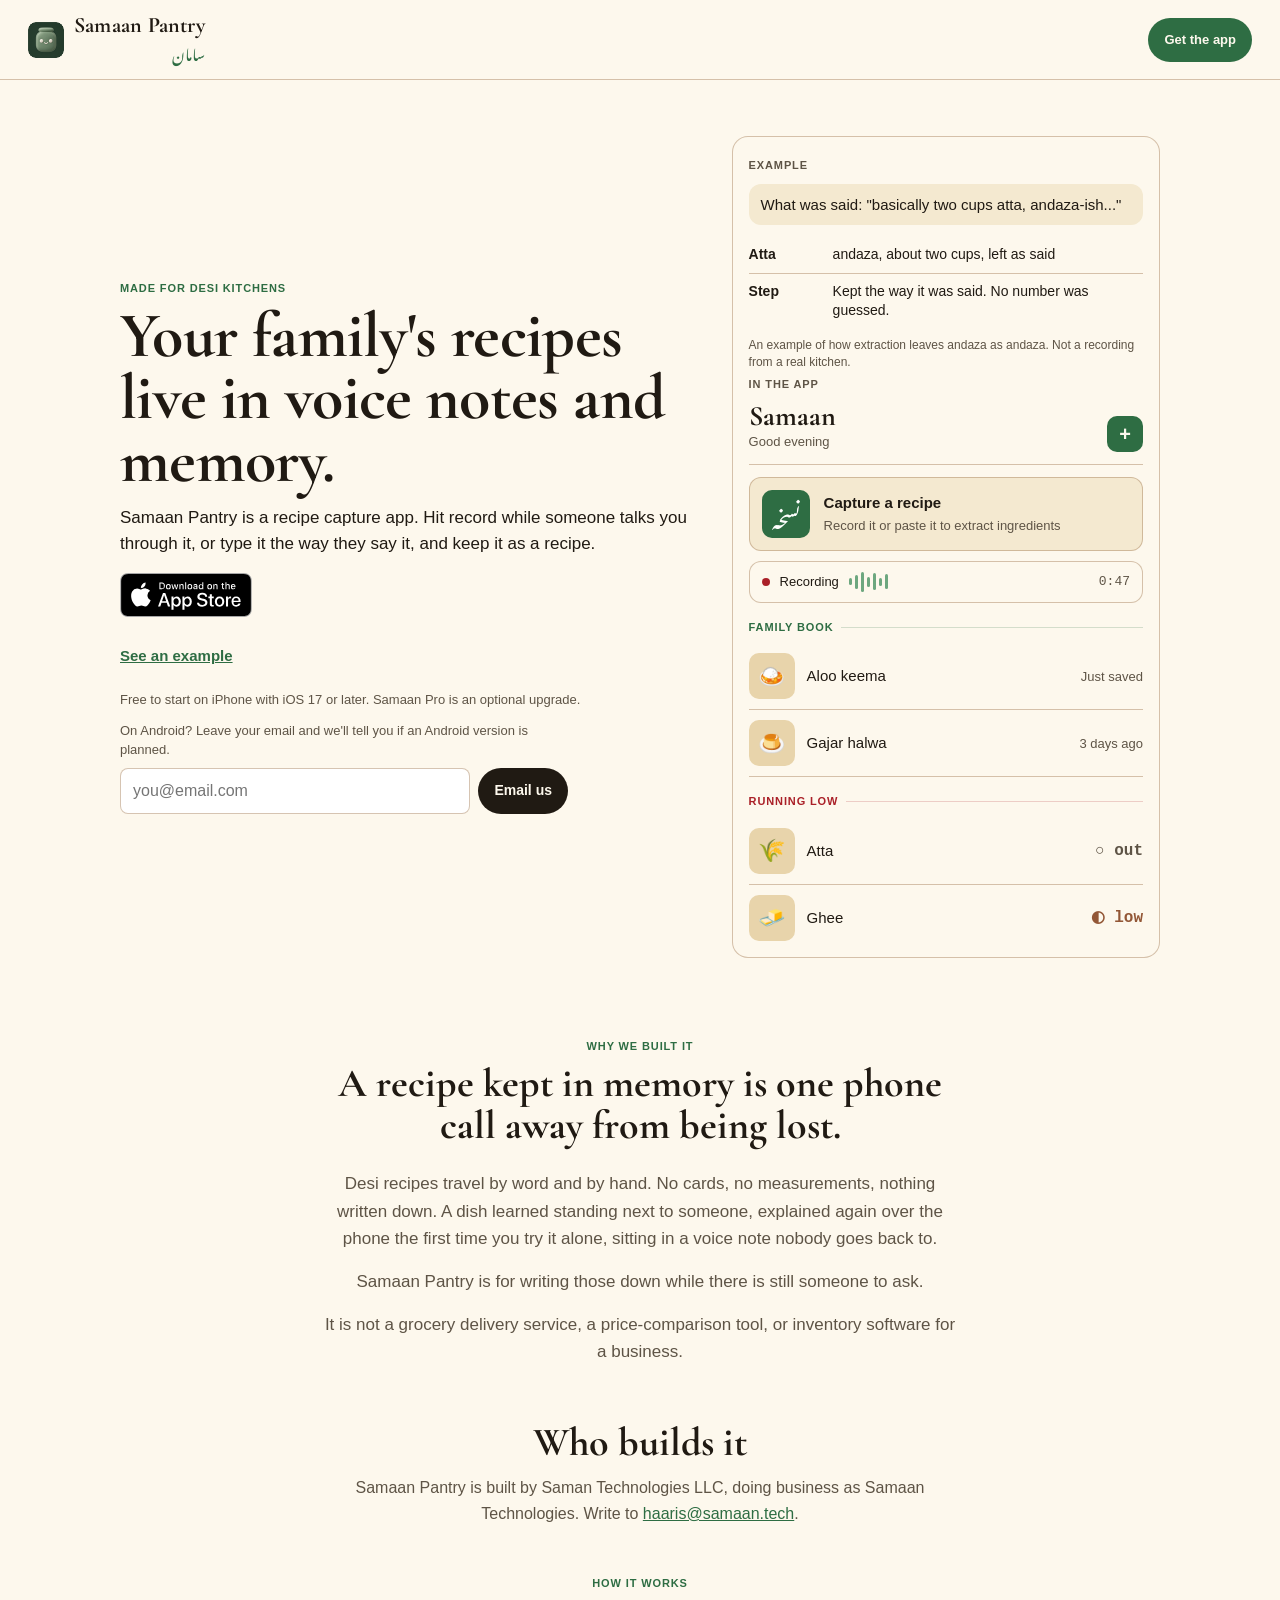
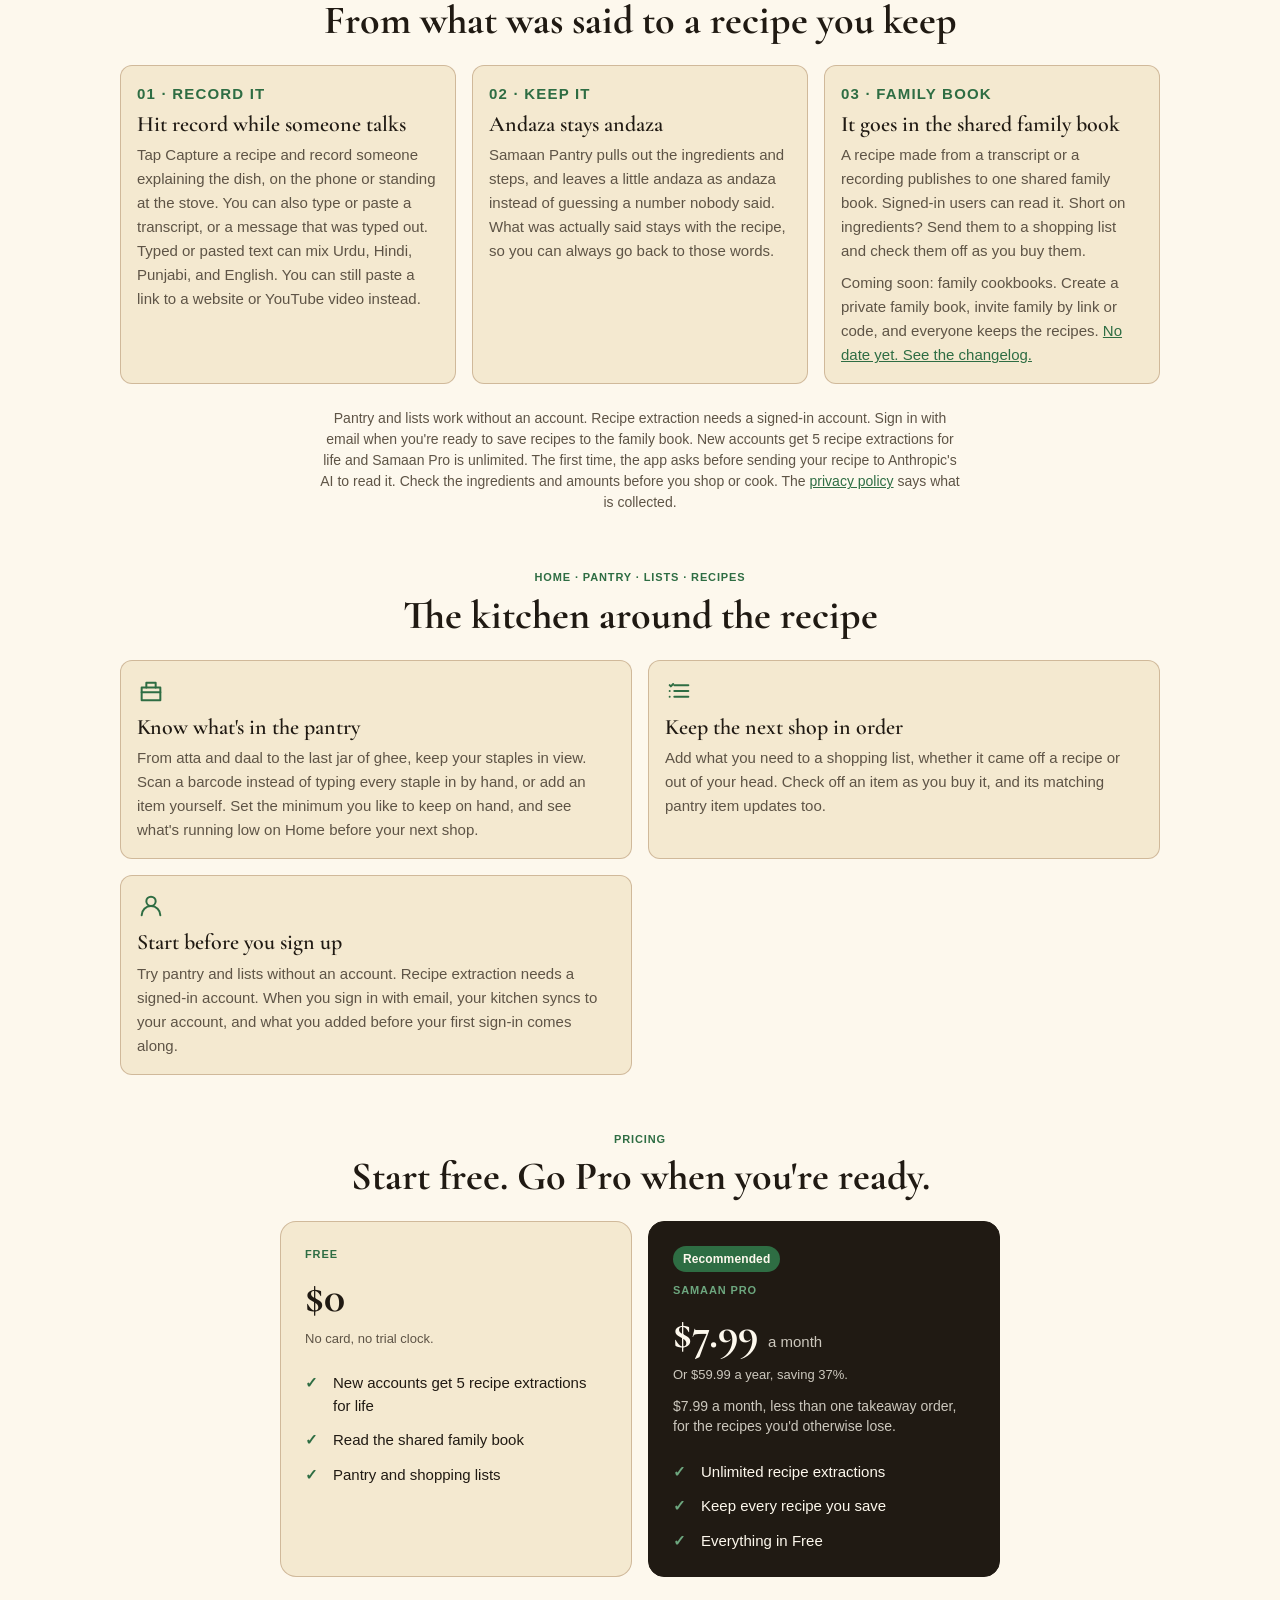
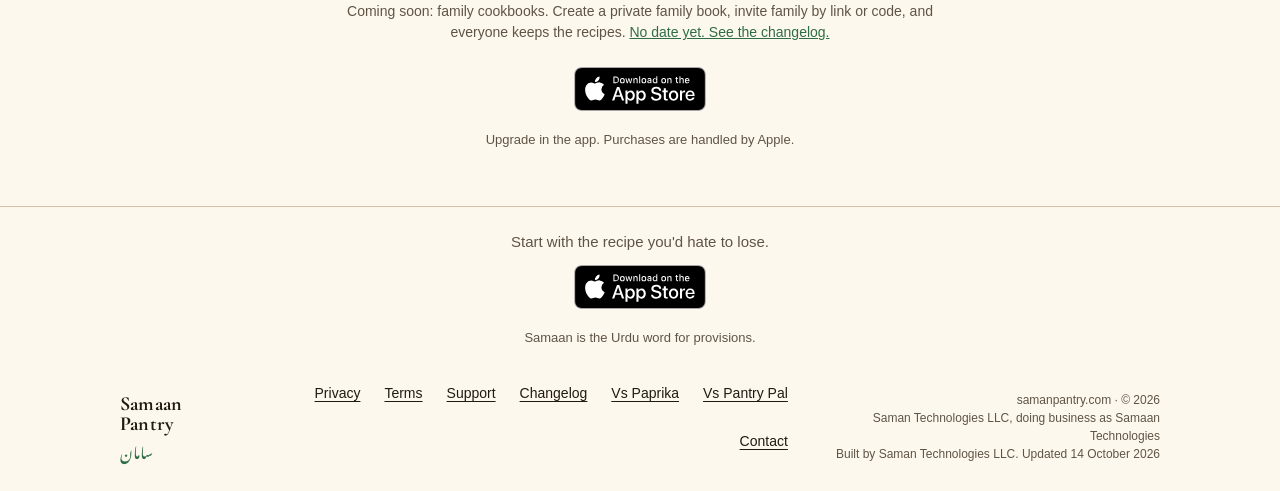
==== index.html @ b7484cfb "Apply the Samaan Pantry site audit (#13) * Apply the Samaan Pantry site audit fixes that the repo ca" ====
<!DOCTYPE html>
<html lang="en">
<head>
<meta charset="UTF-8">
<meta name="viewport" content="width=device-width, initial-scale=1.0">
<title>Samaan Pantry | Your family's recipes, written down at last</title>
<meta name="description" content="The recipes your family cooks were never written down. Hit record while someone talks you through it, or type it the way they say it, and keep it as a recipe. Free to start on iPhone.">
<link rel="canonical" href="https://www.samanpantry.com/">
<meta property="og:title" content="Samaan Pantry | Your family's recipes, written down at last">
<meta property="og:description" content="Your family's recipes live in voice notes, phone calls, and memory. Hit record while someone talks you through it, or type it the way they say it, and keep it as a recipe.">
<meta property="og:url" content="https://www.samanpantry.com/">
<meta property="og:type" content="website">
<meta property="og:image" content="https://www.samanpantry.com/og-image.png">
<meta property="og:image:width" content="1200">
<meta property="og:image:height" content="630">
<meta property="og:image:alt" content="The Samaan Pantry app icon, a smiling green jar, beside the name Samaan Pantry and the line Made for desi kitchens.">
<meta name="twitter:card" content="summary_large_image">
<meta name="twitter:title" content="Samaan Pantry | Your family's recipes, written down at last">
<meta name="twitter:description" content="Your family's recipes live in voice notes, phone calls, and memory. Hit record while someone talks you through it, or type it the way they say it, and keep it as a recipe.">
<meta name="twitter:image" content="https://www.samanpantry.com/og-image.png">
<meta name="twitter:image:alt" content="The Samaan Pantry app icon, a smiling green jar, beside the name Samaan Pantry and the line Made for desi kitchens.">
<meta name="theme-color" content="#FDF8ED">
<link rel="icon" href="/favicon-32.png" type="image/png" sizes="32x32">
<link rel="apple-touch-icon" href="/apple-touch-icon.png">
<link rel="preload" href="/fonts/CormorantGaramond-Bold.woff2" as="font" type="font/woff2" crossorigin>
<link rel="stylesheet" href="/site.css">
<script type="application/ld+json">
{
  "@context": "https://schema.org",
  "@graph": [
    {
      "@type": "Organization",
      "@id": "https://www.samanpantry.com/#org",
      "name": "Saman Technologies LLC",
      "alternateName": "Samaan Technologies",
      "url": "https://www.samanpantry.com/",
      "email": "haaris@samaan.tech",
      "logo": "https://www.samanpantry.com/icon-72.png"
    },
    {
      "@type": "Product",
      "name": "Samaan Pantry",
      "description": "A recipe capture app for desi kitchens. Hit record while someone talks you through a dish, or type it the way they say it, and keep it as a recipe.",
      "brand": { "@type": "Brand", "name": "Samaan Pantry" },
      "manufacturer": { "@id": "https://www.samanpantry.com/#org" },
      "url": "https://www.samanpantry.com/",
      "image": "https://www.samanpantry.com/og-image.png",
      "offers": [
        {
          "@type": "Offer",
          "name": "Free",
          "price": "0",
          "priceCurrency": "USD",
          "description": "New accounts get 5 recipe extractions for life. No card, no trial clock."
        },
        {
          "@type": "Offer",
          "name": "Samaan Pro monthly",
          "price": "7.99",
          "priceCurrency": "USD",
          "description": "Unlimited recipe extractions, billed each month."
        },
        {
          "@type": "Offer",
          "name": "Samaan Pro yearly",
          "price": "59.99",
          "priceCurrency": "USD",
          "description": "Unlimited recipe extractions, billed each year."
        }
      ]
    }
  ]
}
</script>
<script>window.va = window.va || function () { (window.vaq = window.vaq || []).push(arguments); };</script>
<script defer src="/_vercel/insights/script.js"></script>
<script type="module">
import { analytics } from 'https://esm.sh/@heycatch/sdk@0.8.3';

analytics.init({
  projectKey: 'hck_pk_rXbQgjO9gc2iHd6hlRBq_y_178czzi4R',
  requestBatching: false,
  install: {
    framework: 'web',
    agent: 'cursor',
  },
});
</script>
</head>
<body>
<a class="skip-link" href="#main">Skip to content</a>
<header class="site-header">
  <a class="brand" href="/">
    <img class="brand-mark" src="/icon-72.png" srcset="/favicon-32.png 32w, /icon-72.png 72w, /apple-touch-icon.png 180w" sizes="36px" width="36" height="36" alt="">
    <span>
      <span class="brand-name">Samaan Pantry</span>
      <span class="brand-urdu" lang="ur" dir="rtl">سامان</span>
    </span>
  </a>
  <a class="nav-cta" href="https://apps.apple.com/us/app/id6761982454">Get the app</a>
</header>

<main id="main">
  <div class="wrap hero">
    <div>
      <p class="kicker">Made for desi kitchens</p>
      <h1>Your family's recipes live in voice notes and memory.</h1>
      <p class="lede">Samaan Pantry is a recipe capture app. Hit record while someone talks you through it, or type it the way they say it, and keep it as a recipe.</p>
      <p class="store-cta">
        <a class="store-badge" href="https://apps.apple.com/us/app/id6761982454" aria-label="Download Samaan Pantry on the App Store">
          <img src="/download-on-the-app-store.svg" alt="Download on the App Store" width="132" height="44">
        </a>
      </p>
      <p class="secondary-cta"><a href="#example">See an example</a></p>
      <p class="fine">Free to start on iPhone with iOS 17 or later. Samaan Pro is an optional upgrade.</p>
      <form class="platform-note" action="mailto:haaris@samaan.tech" method="post" enctype="text/plain">
        <label for="android-email">On Android? Leave your email and we'll tell you if an Android version is planned.</label>
        <div class="platform-row">
          <input id="android-email" name="email" type="email" required autocomplete="email" inputmode="email" placeholder="you@email.com">
          <button type="submit">Email us</button>
        </div>
      </form>
      <!-- Haaris: this form opens the visitor's email app to haaris@samaan.tech. There is no stored waitlist. The audit asked to say Android will land. That date is not in the repo, so the line does not promise one. -->
    </div>

    <aside class="panel" id="example" aria-label="An example of a recipe kept as said, and a look inside the app">
      <p class="panel-kicker example-kicker">Example</p>
      <p class="example-said">What was said: "basically two cups atta, andaza-ish..."</p>
      <ul class="example-kept">
        <li><strong>Atta</strong><span>andaza, about two cups, left as said</span></li>
        <li><strong>Step</strong><span>Kept the way it was said. No number was guessed.</span></li>
      </ul>
      <p class="example-note">An example of how extraction leaves andaza as andaza. Not a recording from a real kitchen.</p>
      <!-- Haaris: swap this example for a real transcript and a real app screenshot when you have one. Do not present it as a user story. -->
      <p class="panel-kicker">In the app</p>
      <div class="panel-head">
        <div>
          <p class="panel-word">Samaan</p>
          <p class="panel-sub">Good evening</p>
        </div>
        <div class="plus" aria-hidden="true">+</div>
      </div>
      <div class="capture">
        <div class="nuskha" lang="ur" dir="rtl" aria-hidden="true">نسخہ</div>
        <div>
          <strong>Capture a recipe</strong>
          <span>Record it or paste it to extract ingredients</span>
        </div>
      </div>
      <div class="voice-row">
        <span class="voice-dot" aria-hidden="true"></span>
        <span class="voice-label">Recording</span>
        <span class="wave" aria-hidden="true"><b></b><b></b><b></b><b></b><b></b><b></b><b></b></span>
        <span class="voice-time">0:47</span>
      </div>
      <p class="section-rule rule-saag"><span>Family book</span></p>
      <div class="stock">
        <div class="chip" aria-hidden="true">🍛</div>
        <div class="stock-name">Aloo keema</div>
        <div class="stock-meta meta-when">Just saved</div>
      </div>
      <div class="stock">
        <div class="chip" aria-hidden="true">🍮</div>
        <div class="stock-name">Gajar halwa</div>
        <div class="stock-meta meta-when">3 days ago</div>
      </div>
      <p class="section-rule rule-anaar"><span>Running low</span></p>
      <div class="stock">
        <div class="chip" aria-hidden="true">🌾</div>
        <div class="stock-name">Atta</div>
        <div class="stock-meta tone-out">○ out</div>
      </div>
      <div class="stock">
        <div class="chip" aria-hidden="true">🧈</div>
        <div class="stock-name">Ghee</div>
        <div class="stock-meta tone-masala">◐ low</div>
      </div>
    </aside>
  </div>

  <section class="story wrap" aria-labelledby="story-heading">
    <p class="kicker center">Why we built it</p>
    <h2 id="story-heading">A recipe kept in memory is one phone call away from being lost.</h2>
    <p>Desi recipes travel by word and by hand. No cards, no measurements, nothing written down. A dish learned standing next to someone, explained again over the phone the first time you try it alone, sitting in a voice note nobody goes back to.</p>
    <p>Samaan Pantry is for writing those down while there is still someone to ask.</p>
    <p>It is not a grocery delivery service, a price-comparison tool, or inventory software for a business.</p>
  </section>

  <section class="founder wrap" aria-labelledby="founder-heading">
    <h2 id="founder-heading">Who builds it</h2>
    <p>Samaan Pantry is built by Saman Technologies LLC, doing business as Samaan Technologies. Write to <a href="mailto:haaris@samaan.tech">haaris@samaan.tech</a>.</p>
    <!-- Haaris: add your name, photo, one-line bio, and a LinkedIn or X link. Then attribute "Why we built it" to you by name. -->
  </section>

  <section class="steps-section wrap" aria-labelledby="steps-heading">
    <p class="kicker center">How it works</p>
    <h2 id="steps-heading">From what was said to a recipe you keep</h2>
    <div class="steps">
      <article class="feature-card">
        <p class="kicker">01 · Record it</p>
        <h3>Hit record while someone talks</h3>
        <p>Tap Capture a recipe and record someone explaining the dish, on the phone or standing at the stove. You can also type or paste a transcript, or a message that was typed out. Typed or pasted text can mix Urdu, Hindi, Punjabi, and English. You can still paste a link to a website or YouTube video instead.</p>
      </article>
      <article class="feature-card">
        <p class="kicker">02 · Keep it</p>
        <h3>Andaza stays andaza</h3>
        <p>Samaan Pantry pulls out the ingredients and steps, and leaves a little andaza as andaza instead of guessing a number nobody said. What was actually said stays with the recipe, so you can always go back to those words.</p>
      </article>
      <article class="feature-card">
        <p class="kicker">03 · Family book</p>
        <h3>It goes in the shared family book</h3>
        <p>A recipe made from a transcript or a recording publishes to one shared family book. Signed-in users can read it. Short on ingredients? Send them to a shopping list and check them off as you buy them.</p>
        <p>Coming soon: family cookbooks. Create a private family book, invite family by link or code, and everyone keeps the recipes. <a href="/changelog">No date yet. See the changelog.</a></p>
      </article>
    </div>
    <p class="guest-note">Pantry and lists work without an account. Recipe extraction needs a signed-in account. Sign in with email when you're ready to save recipes to the family book. New accounts get 5 recipe extractions for life and Samaan Pro is unlimited. The first time, the app asks before sending your recipe to Anthropic's AI to read it. Check the ingredients and amounts before you shop or cook. The <a href="/privacy">privacy policy</a> says what is collected.</p>
  </section>

  <!-- Haaris: section titled "Kept", between these steps and the feature grid. Add 3 to 5 real quotes. Each needs a first name, a role, and a specific outcome. Do not invent quotes. Do not use she, her, mom, grandma, Ammi, or Nani. -->
  <section hidden aria-labelledby="kept-heading">
    <h2 id="kept-heading">Kept</h2>
  </section>

  <section class="features wrap" aria-labelledby="features-heading">
    <p class="kicker center">Home · Pantry · Lists · Recipes</p>
    <h2 id="features-heading">The kitchen around the recipe</h2>
    <div class="feature-grid">
      <article class="feature-card">
        <svg class="icon" viewBox="0 0 24 24" aria-hidden="true" fill="none" stroke="currentColor" stroke-width="1.7" stroke-linecap="round" stroke-linejoin="round">
          <path d="M4 9h16v11H4z"/><path d="M4 13h16"/><path d="M8 9V5h8v4"/>
        </svg>
        <h3>Know what's in the pantry</h3>
        <p>From atta and daal to the last jar of ghee, keep your staples in view. Scan a barcode instead of typing every staple in by hand, or add an item yourself. Set the minimum you like to keep on hand, and see what's running low on Home before your next shop.</p>
      </article>
      <article class="feature-card">
        <svg class="icon" viewBox="0 0 24 24" aria-hidden="true" fill="none" stroke="currentColor" stroke-width="1.7" stroke-linecap="round" stroke-linejoin="round">
          <path d="M8 7h12"/><path d="M8 12h12"/><path d="M8 17h12"/><path d="M4 7l1 1 2-2"/><path d="M4 12h.01"/><path d="M4 17h.01"/>
        </svg>
        <h3>Keep the next shop in order</h3>
        <p>Add what you need to a shopping list, whether it came off a recipe or out of your head. Check off an item as you buy it, and its matching pantry item updates too.</p>
      </article>
      <article class="feature-card">
        <svg class="icon" viewBox="0 0 24 24" aria-hidden="true" fill="none" stroke="currentColor" stroke-width="1.7" stroke-linecap="round" stroke-linejoin="round">
          <path d="M12 12a4 4 0 1 0 0-8 4 4 0 0 0 0 8z"/><path d="M4 20a8 8 0 0 1 16 0"/>
        </svg>
        <h3>Start before you sign up</h3>
        <p>Try pantry and lists without an account. Recipe extraction needs a signed-in account. When you sign in with email, your kitchen syncs to your account, and what you added before your first sign-in comes along.</p>
      </article>
    </div>
  </section>

  <!-- Haaris: trust strip directly above pricing. Add a dated App Store star rating and review count, plus any real usage figure such as recipes saved. Do not invent ratings, review counts, user counts, or press. -->
  <p hidden>App Store rating and recipes saved. Needs real numbers from Haaris.</p>

  <section class="pro" aria-labelledby="pro-heading">
    <div class="wrap">
      <p class="kicker center">Pricing</p>
      <h2 id="pro-heading">Start free. Go Pro when you're ready.</h2>
      <div class="plans">
        <div class="plan">
          <p class="plan-name">Free</p>
          <p class="plan-price">$0</p>
          <p class="plan-cycle">No card, no trial clock.</p>
          <ul class="plan-list">
            <li>
              <span class="check" aria-hidden="true">✓</span>
              <span>New accounts get 5 recipe extractions for life</span>
            </li>
            <li>
              <span class="check" aria-hidden="true">✓</span>
              <span>Read the shared family book</span>
            </li>
            <li>
              <span class="check" aria-hidden="true">✓</span>
              <span>Pantry and shopping lists</span>
            </li>
          </ul>
        </div>
        <div class="plan plan-pro">
          <p class="plan-badge">Recommended</p>
          <p class="plan-name">Samaan Pro</p>
          <p class="plan-price">$7.99 <span>a month</span></p>
          <p class="plan-cycle">Or $59.99 a year, saving 37%.</p>
          <p class="plan-anchor">$7.99 a month, less than one takeaway order, for the recipes you'd otherwise lose.</p>
          <ul class="plan-list">
            <li>
              <span class="check" aria-hidden="true">✓</span>
              <span>Unlimited recipe extractions</span>
            </li>
            <li>
              <span class="check" aria-hidden="true">✓</span>
              <span>Keep every recipe you save</span>
            </li>
            <li>
              <span class="check" aria-hidden="true">✓</span>
              <span>Everything in Free</span>
            </li>
          </ul>
        </div>
      </div>
      <p class="guest-note">Coming soon: family cookbooks. Create a private family book, invite family by link or code, and everyone keeps the recipes. <a href="/changelog">No date yet. See the changelog.</a></p>
      <p class="store-cta">
        <a class="store-badge" href="https://apps.apple.com/us/app/id6761982454" aria-label="Download Samaan Pantry on the App Store">
          <img src="/download-on-the-app-store.svg" alt="Download on the App Store" width="132" height="44">
        </a>
      </p>
      <p class="fine">Upgrade in the app. Purchases are handled by Apple.</p>
    </div>
  </section>
</main>

<footer class="site-footer">
  <div class="wrap">
    <div class="footer-cta">
      <p>Start with the recipe you'd hate to lose.</p>
      <p class="store-cta">
        <a class="store-badge" href="https://apps.apple.com/us/app/id6761982454" aria-label="Download Samaan Pantry on the App Store">
          <img src="/download-on-the-app-store.svg" alt="Download on the App Store" width="132" height="44">
        </a>
      </p>
      <p class="name-note">Samaan is the Urdu word for provisions.</p>
    </div>
    <div class="footer-row">
      <div class="footer-brand">
        <span class="brand-name">Samaan Pantry</span>
        <span class="brand-urdu" lang="ur" dir="rtl">سامان</span>
      </div>
      <nav class="footer-links" aria-label="Footer">
        <a href="/privacy">Privacy</a>
        <a href="/terms">Terms</a>
        <a href="/support">Support</a>
        <a href="/changelog">Changelog</a>
        <a href="/vs/paprika">Vs Paprika</a>
        <a href="/vs/pantry-pal">Vs Pantry Pal</a>
        <a href="mailto:haaris@samaan.tech">Contact</a>
      </nav>
      <p class="legal-line">samanpantry.com · © 2026<br>Saman Technologies LLC, doing business as Samaan Technologies<br>Built by Saman Technologies LLC. Updated <time datetime="2026-10-14">14 October 2026</time></p>
      <!-- Haaris: repeat your name, photo, and LinkedIn or X in this footer once they are on the page. -->
    </div>
  </div>
</footer>
</body>
</html>
---- site.css ----
/* Samaan Pantry — light-mode tokens from the iOS asset catalog.
   Display P3 components resolved to sRGB in Chrome (color-profile srgb).
   Sources: Saman/Assets.xcassets/Pantry/*.colorset
            Saman/Core/Design/SamaanTheme.swift
            Saman/Core/Design/PantryFont.swift
   Pital is not a color in the app. Low stock uses AccentMasala.
   Borders use BorderAkhrot / BorderAkhrotSoft. Attention uses AccentAnaar. */

@font-face {
  font-family: "Cormorant Garamond";
  src: url("/fonts/CormorantGaramond-Bold.woff2") format("woff2");
  font-weight: 700;
  font-style: normal;
  font-display: swap;
  unicode-range: U+0020-007E, U+00A0, U+00A9, U+00B7, U+2013, U+2014, U+2018, U+2019, U+201C, U+201D, U+2022, U+2026;
}

@font-face {
  font-family: "Cormorant Garamond";
  src: url("/fonts/CormorantGaramond-SemiBold.woff2") format("woff2");
  font-weight: 600;
  font-style: normal;
  font-display: swap;
  unicode-range: U+0020-007E, U+00A0, U+00A9, U+00B7, U+2013, U+2014, U+2018, U+2019, U+201C, U+201D, U+2022, U+2026;
}

@font-face {
  font-family: "Noto Nastaliq Urdu";
  src: url("/fonts/NotoNastaliqUrdu-Regular.woff2") format("woff2");
  font-weight: 400;
  font-style: normal;
  font-display: swap;
}

:root {
  --doodh: #FDF8ED;          /* SurfaceDoodh */
  --malai: #F4E9D0;          /* SurfaceMalai */
  --atta: #E8D4AB;           /* SurfaceAtta */
  --saag: #2E6D43;           /* BrandSaag */
  --saag-deep: #205332;      /* BrandSaagDeep */
  --saag-soft: #6DA77F;      /* BrandSaagSoft */
  --anaar: #AA2028;          /* AccentAnaar */
  --masala: #935736;         /* AccentMasala — low stock; app calls this brass */
  --akhrot: #7B3E1B;         /* BorderAkhrot */
  --akhrot-soft: #AE8966;    /* BorderAkhrotSoft */
  --ink: #201A13;            /* InkKohl */
  --ink-soft: #5E5446;       /* InkKohlSoft */
  --hairline: rgba(174, 137, 102, 0.5);
  --radius-sm: 8px;
  --radius-md: 12px;
  --radius-lg: 16px;
  --space-xs: 4px;
  --space-sm: 8px;
  --space-md: 16px;
  --space-lg: 24px;
  --space-xl: 32px;
  --font-display: "Cormorant Garamond", Georgia, "Times New Roman", serif;
  --font-body: -apple-system, BlinkMacSystemFont, "Segoe UI", Roboto, Helvetica, Arial, sans-serif;
  --font-urdu: "Noto Nastaliq Urdu", "Noto Nastaliq Urdu Draft", serif;
  --font-mono: ui-monospace, "SF Mono", "SFMono-Regular", Menlo, Consolas, monospace;
  --page: 1040px;
}

*, *::before, *::after { box-sizing: border-box; }

html { background: var(--doodh); scroll-behavior: smooth; }

body {
  margin: 0;
  min-height: 100vh;
  background: var(--doodh);
  color: var(--ink);
  font-family: var(--font-body);
  font-size: 16px;
  line-height: 1.5;
}

img { max-width: 100%; height: auto; }

a { color: var(--saag); }

a:hover { color: var(--saag-deep); }

:focus-visible {
  outline: 2px solid var(--saag);
  outline-offset: 3px;
}

.skip-link {
  position: absolute;
  left: 12px;
  top: 12px;
  z-index: 100;
  padding: 10px 14px;
  background: var(--saag);
  color: var(--doodh);
  border-radius: var(--radius-sm);
  font-size: 14px;
  font-weight: 600;
  text-decoration: none;
  transform: translateY(-160%);
}

.skip-link:focus {
  transform: none;
  color: var(--doodh);
}

.visually-hidden {
  position: absolute;
  width: 1px;
  height: 1px;
  padding: 0;
  margin: -1px;
  overflow: hidden;
  clip: rect(0, 0, 0, 0);
  white-space: nowrap;
  border: 0;
}

.site-header {
  position: sticky;
  top: 0;
  z-index: 20;
  display: flex;
  align-items: center;
  justify-content: space-between;
  gap: var(--space-md);
  padding: 12px var(--space-md);
  background: var(--doodh);
  border-bottom: 1px solid var(--hairline);
}

.brand {
  display: flex;
  align-items: center;
  gap: 10px;
  min-width: 0;
  color: inherit;
  text-decoration: none;
}

.brand:hover { color: inherit; }

.brand-mark {
  width: 36px;
  height: 36px;
  border-radius: 8px;
  flex: none;
  display: block;
}

.brand-name {
  display: block;
  font-family: var(--font-display);
  font-weight: 700;
  font-size: 22px;
  line-height: 1;
  letter-spacing: 0.01em;
  color: var(--ink);
}

.brand-urdu {
  display: block;
  margin-top: 2px;
  font-family: var(--font-urdu);
  font-size: 15px;
  line-height: 1.8;
  color: var(--saag);
}

.nav-cta {
  flex: none;
  display: inline-flex;
  align-items: center;
  justify-content: center;
  min-height: 44px;
  padding: 10px 16px;
  background: var(--saag);
  color: var(--doodh);
  border-radius: 100px;
  font-size: 13px;
  font-weight: 600;
  text-decoration: none;
}

.nav-cta:hover { background: var(--saag-deep); color: var(--doodh); }

.wrap {
  width: min(var(--page), calc(100% - 32px));
  margin-inline: auto;
}

.hero {
  display: grid;
  gap: var(--space-xl);
  padding: var(--space-xl) 0 var(--space-lg);
}

.kicker {
  margin: 0 0 var(--space-sm);
  font-size: 11px;
  font-weight: 600;
  letter-spacing: 0.08em;
  text-transform: uppercase;
  color: var(--saag);
}

.kicker.center { text-align: center; }

.hero h1 {
  margin: 0 0 12px;
  font-family: var(--font-display);
  font-weight: 700;
  font-size: clamp(40px, 10vw, 64px);
  line-height: 0.98;
  letter-spacing: -0.01em;
  color: var(--ink);
}

.lede {
  margin: 0 0 var(--space-md);
  max-width: 38rem;
  font-size: 17px;
  line-height: 1.55;
  color: var(--ink);
}

.lede-quiet {
  margin: 0 0 var(--space-lg);
  max-width: 38rem;
  color: var(--ink-soft);
  font-size: 15px;
  line-height: 1.6;
}

.store-cta { margin: 0; }

.store-badge {
  display: inline-block;
  line-height: 0;
}

.store-badge img {
  display: block;
  height: 44px;
  width: 132px;
}

.fine {
  margin: 12px 0 0;
  font-size: 13px;
  color: var(--ink-soft);
}

.secondary-cta {
  margin: 10px 0 0;
}

.secondary-cta a {
  display: inline-flex;
  align-items: center;
  min-height: 44px;
  font-size: 15px;
  font-weight: 600;
}

.platform-note {
  margin: 12px 0 0;
  max-width: 28rem;
}

.platform-note label {
  display: block;
  margin-bottom: 8px;
  font-size: 13px;
  line-height: 1.45;
  color: var(--ink-soft);
}

.platform-row {
  display: flex;
  flex-wrap: wrap;
  gap: 8px;
}

.platform-note input {
  flex: 1 1 12rem;
  min-width: 0;
  min-height: 44px;
  padding: 10px 12px;
  border: 1px solid var(--hairline);
  border-radius: var(--radius-sm);
  background: #fff;
  color: var(--ink);
  font: inherit;
  font-size: 16px;
}

.platform-note button {
  min-height: 44px;
  padding: 10px 16px;
  border: 0;
  border-radius: 100px;
  background: var(--ink);
  color: var(--doodh);
  font: inherit;
  font-size: 14px;
  font-weight: 600;
}

.platform-note button:hover {
  background: var(--saag-deep);
}

#example {
  scroll-margin-top: 6.5rem;
}

.panel {
  background: var(--doodh);
  border: 1px solid var(--hairline);
  border-radius: var(--radius-lg);
  padding: var(--space-md);
}

.panel-kicker {
  margin: 0 0 10px;
  font-size: 11px;
  font-weight: 600;
  letter-spacing: 0.08em;
  text-transform: uppercase;
  color: var(--ink-soft);
}

.panel-head {
  display: flex;
  align-items: flex-end;
  justify-content: space-between;
  gap: 12px;
  padding-bottom: 12px;
  margin-bottom: 12px;
  border-bottom: 1px solid var(--hairline);
}

.panel-word {
  margin: 0;
  font-family: var(--font-display);
  font-size: 28px;
  font-weight: 700;
  line-height: 1;
  color: var(--ink);
}

.panel-sub {
  margin: 2px 0 0;
  font-size: 13px;
  color: var(--ink-soft);
}

.plus {
  width: 36px;
  height: 36px;
  border-radius: 10px;
  background: var(--saag);
  color: var(--doodh);
  display: grid;
  place-items: center;
  font-size: 20px;
  font-weight: 600;
  line-height: 1;
}

.capture {
  display: flex;
  gap: 14px;
  align-items: center;
  width: 100%;
  text-align: left;
  background: var(--malai);
  border: 1px solid var(--hairline);
  border-radius: var(--radius-md);
  padding: 12px;
  color: inherit;
}

.nuskha {
  flex: none;
  width: 48px;
  height: 48px;
  border-radius: 10px;
  background: var(--saag);
  color: #fff;
  display: grid;
  place-items: center;
  font-family: var(--font-urdu);
  font-size: 22px;
  line-height: 1;
}

.capture strong {
  display: block;
  font-size: 15px;
  font-weight: 600;
  color: var(--ink);
}

.capture span {
  display: block;
  margin-top: 2px;
  font-size: 13px;
  color: var(--ink-soft);
}

.voice-row {
  display: flex;
  align-items: center;
  gap: 10px;
  margin-top: 10px;
  padding: 10px 12px;
  background: var(--doodh);
  border: 1px solid var(--hairline);
  border-radius: var(--radius-md);
}

.voice-dot {
  flex: none;
  width: 8px;
  height: 8px;
  border-radius: 50%;
  background: var(--anaar);
}

.voice-label {
  font-size: 13px;
  font-weight: 500;
}

.voice-time {
  margin-left: auto;
  font-family: var(--font-mono);
  font-size: 13px;
  color: var(--ink-soft);
}

.wave {
  display: flex;
  align-items: center;
  gap: 3px;
  height: 20px;
}

.wave b {
  width: 3px;
  height: 14px;
  border-radius: 2px;
  background: var(--saag-soft);
  animation: wave 1.4s ease-in-out infinite;
}

.wave b:nth-child(1) { height: 7px;  animation-delay: 0s; }
.wave b:nth-child(2) { height: 14px; animation-delay: 0.12s; }
.wave b:nth-child(3) { height: 20px; animation-delay: 0.24s; }
.wave b:nth-child(4) { height: 10px; animation-delay: 0.36s; }
.wave b:nth-child(5) { height: 17px; animation-delay: 0.48s; }
.wave b:nth-child(6) { height: 8px;  animation-delay: 0.6s; }
.wave b:nth-child(7) { height: 15px; animation-delay: 0.72s; }

@keyframes wave {
  0%, 100% { transform: scaleY(1); }
  50% { transform: scaleY(0.4); }
}

.section-rule {
  display: flex;
  align-items: center;
  gap: 8px;
  margin: 16px 0 8px;
  font-size: 11px;
  font-weight: 600;
  letter-spacing: 0.08em;
  text-transform: uppercase;
}

.section-rule span { flex: none; }

.section-rule::after {
  content: "";
  flex: 1;
  height: 1px;
  background: currentColor;
  opacity: 0.2;
}

.rule-anaar { color: var(--anaar); }
.rule-saag { color: var(--saag); }

.stock {
  display: flex;
  align-items: center;
  gap: 12px;
  padding: 10px 0;
  border-bottom: 1px solid var(--hairline);
}

.stock:last-child { border-bottom: 0; padding-bottom: 0; }

.chip {
  width: 46px;
  height: 46px;
  border-radius: 10px;
  background: var(--atta);
  display: grid;
  place-items: center;
  font-size: 22px;
  flex: none;
}

.stock-name {
  font-size: 15px;
  font-weight: 500;
}

.stock-meta {
  margin-left: auto;
  text-align: right;
  font-family: var(--font-mono);
  font-size: 16px;
  font-weight: 600;
}

.stock-meta small {
  display: block;
  font-family: var(--font-body);
  font-size: 11px;
  font-weight: 400;
  color: var(--ink-soft);
}

.stock-meta.meta-when {
  font-family: var(--font-body);
  font-size: 13px;
  font-weight: 400;
  color: var(--ink-soft);
}

.example-kicker {
  margin-top: 4px;
}

.example-said {
  margin: 0 0 12px;
  padding: 10px 12px;
  background: var(--malai);
  border-radius: var(--radius-md);
  font-size: 15px;
  line-height: 1.45;
  overflow-wrap: anywhere;
}

.example-kept {
  list-style: none;
  margin: 0;
  padding: 0;
}

.example-kept li {
  display: grid;
  grid-template-columns: 4.75rem 1fr;
  gap: 8px;
  padding: 8px 0;
  border-bottom: 1px solid var(--hairline);
  font-size: 14px;
  line-height: 1.4;
}

.example-kept li:last-child { border-bottom: 0; }

.example-kept strong {
  font-weight: 600;
}

.example-note {
  margin: 8px 0 4px;
  font-size: 12px;
  line-height: 1.45;
  color: var(--ink-soft);
}

.tone-saag { color: var(--saag); }
.tone-masala { color: var(--masala); }
.tone-out { color: var(--ink-soft); }

.story {
  max-width: 40rem;
  padding: 24px 0 40px;
  text-align: center;
}

.story p:not(.kicker) {
  margin: 0 0 16px;
  font-size: 17px;
  line-height: 1.6;
  color: var(--ink-soft);
}

.story p:last-child { margin-bottom: 0; }

.founder {
  max-width: 40rem;
  margin-inline: auto;
  padding: 0 0 40px;
  text-align: center;
}

.founder h2 {
  margin: 0 0 12px;
  font-family: var(--font-display);
  font-size: clamp(28px, 5vw, 40px);
  font-weight: 700;
  line-height: 1.05;
}

.founder p {
  margin: 0;
  font-size: 16px;
  line-height: 1.6;
  color: var(--ink-soft);
}

.steps-section { padding: 8px 0 48px; }

.steps {
  display: grid;
  gap: var(--space-md);
}

.steps .feature-card .kicker {
  margin-bottom: 0;
  color: var(--saag);
}

.steps .feature-card h3 { margin-top: 6px; }

.features { padding: 8px 0 48px; }

.story h2,
.steps-section h2,
.features h2,
.pro h2 {
  margin: 0 0 var(--space-lg);
  text-align: center;
  font-family: var(--font-display);
  font-size: clamp(28px, 5vw, 40px);
  font-weight: 700;
  line-height: 1.05;
}

.feature-grid {
  display: grid;
  gap: var(--space-md);
}

.feature-card {
  background: var(--malai);
  border: 1px solid var(--hairline);
  border-radius: var(--radius-md);
  padding: 16px;
}

.feature-card h3 {
  margin: 10px 0 6px;
  font-family: var(--font-display);
  font-size: 22px;
  font-weight: 600;
  line-height: 1.15;
}

.feature-card p {
  margin: 0;
  font-size: 15px;
  line-height: 1.6;
  color: var(--ink-soft);
}

.feature-card p + p {
  margin-top: 8px;
}

.icon {
  width: 28px;
  height: 28px;
  color: var(--saag);
  display: block;
}

.guest-note {
  margin: var(--space-lg) auto 0;
  max-width: 40rem;
  text-align: center;
  font-size: 14px;
  color: var(--ink-soft);
}

.pro {
  padding: 8px 0 56px;
}

.pro .store-cta,
.pro .fine { text-align: center; }

.pro .guest-note { margin-bottom: var(--space-lg); }

.plans {
  display: grid;
  gap: var(--space-md);
  max-width: 720px;
  margin: 0 auto var(--space-lg);
}

.plan {
  background: var(--malai);
  border: 1px solid var(--hairline);
  border-radius: var(--radius-lg);
  padding: var(--space-lg) var(--space-md);
  text-align: left;
}

.plan-badge {
  display: inline-block;
  margin: 0 0 10px;
  padding: 4px 10px;
  border-radius: 100px;
  background: var(--saag);
  color: var(--doodh);
  font-size: 12px;
  font-weight: 600;
  letter-spacing: 0.01em;
}

.plan-name {
  margin: 0 0 12px;
  font-size: 11px;
  font-weight: 600;
  letter-spacing: 0.08em;
  text-transform: uppercase;
  color: var(--saag);
}

.plan-price {
  margin: 0;
  font-family: var(--font-display);
  font-size: 44px;
  font-weight: 700;
  line-height: 1;
  color: var(--ink);
}

.plan-price span {
  font-family: var(--font-body);
  font-size: 15px;
  font-weight: 400;
  color: var(--ink-soft);
}

.plan-cycle {
  margin: 10px 0 0;
  font-size: 13px;
  color: var(--ink-soft);
}

.plan-list {
  list-style: none;
  margin: var(--space-lg) 0 0;
  padding: 0;
}

.plan-list li {
  display: grid;
  grid-template-columns: 18px 1fr;
  gap: 10px;
  margin-bottom: 12px;
  font-size: 15px;
  line-height: 1.5;
}

.plan-list li:last-child { margin-bottom: 0; }

.plan-pro {
  background: var(--ink);
  border-color: var(--ink);
  color: var(--doodh);
}

.plan-pro .plan-name { color: var(--saag-soft); }

.plan-pro .plan-price { color: var(--doodh); }

.plan-pro .plan-price span,
.plan-pro .plan-cycle,
.plan-pro .plan-anchor { color: rgba(253, 248, 237, 0.78); }

.plan-anchor {
  margin: 12px 0 0;
  font-size: 14px;
  line-height: 1.45;
}

.plan-pro .check { color: var(--saag-soft); }

.check {
  color: var(--saag);
  font-weight: 700;
  line-height: 1.4;
}

.site-footer {
  border-top: 1px solid var(--hairline);
  padding: var(--space-lg) 0 28px;
}

.footer-cta {
  text-align: center;
  margin-bottom: var(--space-lg);
}

.footer-cta p {
  margin: 0 0 12px;
  color: var(--ink-soft);
  font-size: 15px;
}

.footer-cta .name-note {
  margin: 12px 0 0;
  font-size: 13px;
}

.footer-row {
  display: flex;
  flex-direction: column;
  gap: 16px;
  align-items: center;
  text-align: center;
}

.footer-brand .brand-name { font-size: 20px; }

.footer-links {
  display: flex;
  flex-wrap: wrap;
  justify-content: center;
  gap: 4px 8px;
}

.footer-links a {
  color: var(--ink);
  text-decoration: underline;
  text-underline-offset: 3px;
  font-size: 14px;
  padding: 10px 8px;
  min-height: 44px;
  display: inline-flex;
  align-items: center;
}

.footer-links a:hover { color: var(--saag); }

.legal-line {
  margin: 0;
  font-size: 12px;
  line-height: 1.5;
  color: var(--ink-soft);
}

.prose {
  width: min(42rem, calc(100% - 32px));
  margin: 0 auto;
  padding: 36px 0 72px;
}

.prose h1 {
  margin: 0 0 8px;
  font-family: var(--font-display);
  font-weight: 700;
  font-size: clamp(36px, 8vw, 52px);
  line-height: 1.02;
  color: var(--ink);
}

.updated {
  display: block;
  margin-bottom: var(--space-lg);
  font-size: 13px;
  color: var(--ink-soft);
}

.rule {
  width: 40px;
  height: 1px;
  background: var(--hairline);
  border: 0;
  margin: 0 0 var(--space-lg);
}

.prose h2 {
  margin: 40px 0 12px;
  font-family: var(--font-display);
  font-size: 26px;
  font-weight: 600;
  line-height: 1.15;
  color: var(--ink);
}

.prose p,
.prose li {
  font-size: 16px;
  line-height: 1.7;
  color: var(--ink);
}

.prose p { margin: 0 0 16px; }

.prose .intro {
  padding-left: 16px;
  border-left: 2px solid var(--saag);
  margin-bottom: 28px;
}

.prose ul {
  margin: 0 0 16px;
  padding: 0;
  list-style: none;
}

.prose li {
  position: relative;
  padding-left: 18px;
  margin-bottom: 6px;
}

.prose li::before {
  content: "·";
  position: absolute;
  left: 0;
  color: var(--saag);
}

.prose a {
  text-underline-offset: 3px;
}

.prose code {
  font-family: var(--font-mono);
  font-size: 0.92em;
  background: var(--malai);
  padding: 0 4px;
  border-radius: 4px;
}

@media (max-width: 420px) {
  .hero h1 {
    font-size: 34px;
  }
}

@media (min-width: 800px) {
  .site-header { padding: 14px 28px; }
  .hero {
    grid-template-columns: 1.15fr 0.85fr;
    align-items: center;
    padding: 56px 0 40px;
  }
  .story { padding: 40px 0 56px; }
  .steps { grid-template-columns: repeat(3, 1fr); }
  .plans { grid-template-columns: 1fr 1fr; }
  .plan { padding: var(--space-lg); }
  .feature-grid { grid-template-columns: 1fr 1fr; }
  .footer-row {
    flex-direction: row;
    justify-content: space-between;
    align-items: flex-end;
    text-align: left;
  }
  .footer-links { justify-content: flex-end; }
  .legal-line { text-align: right; max-width: 28rem; }
}

@media (prefers-reduced-motion: reduce) {
  html { scroll-behavior: auto; }
  .wave b { animation: none; }
}
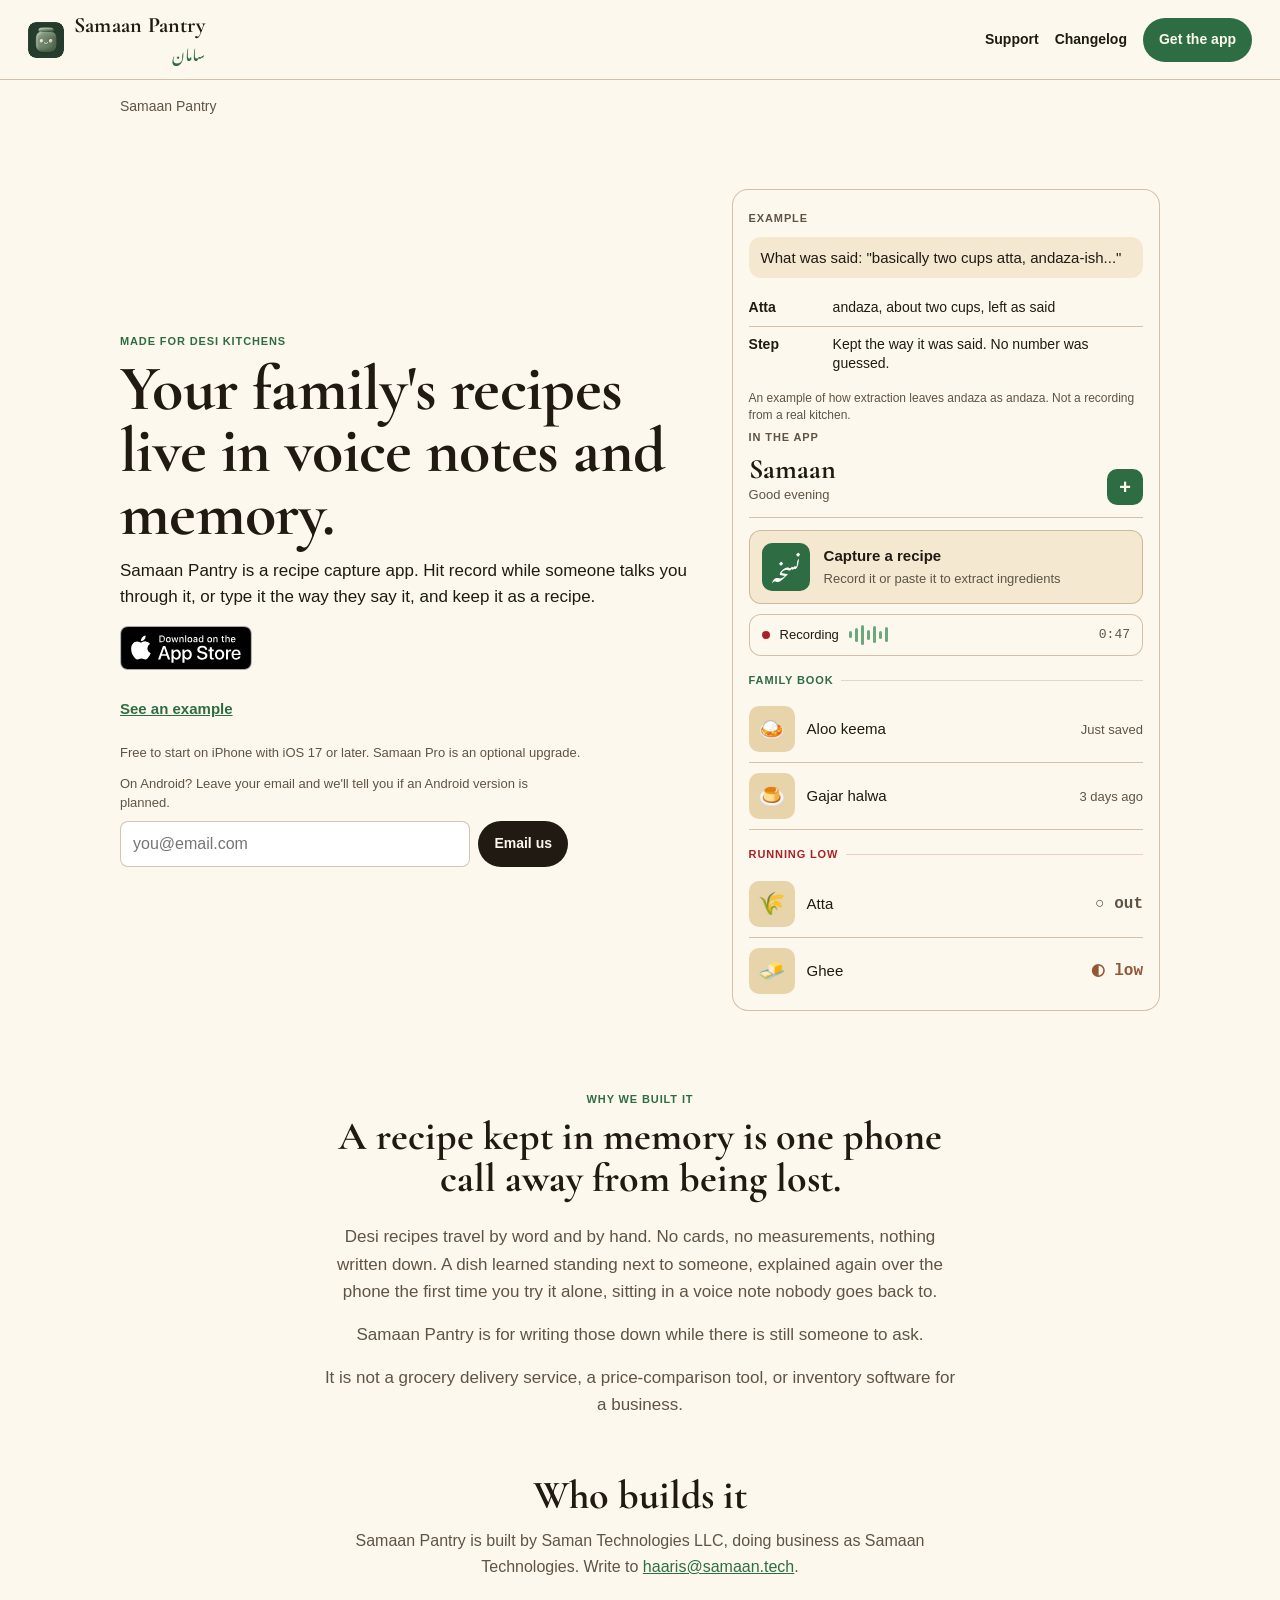
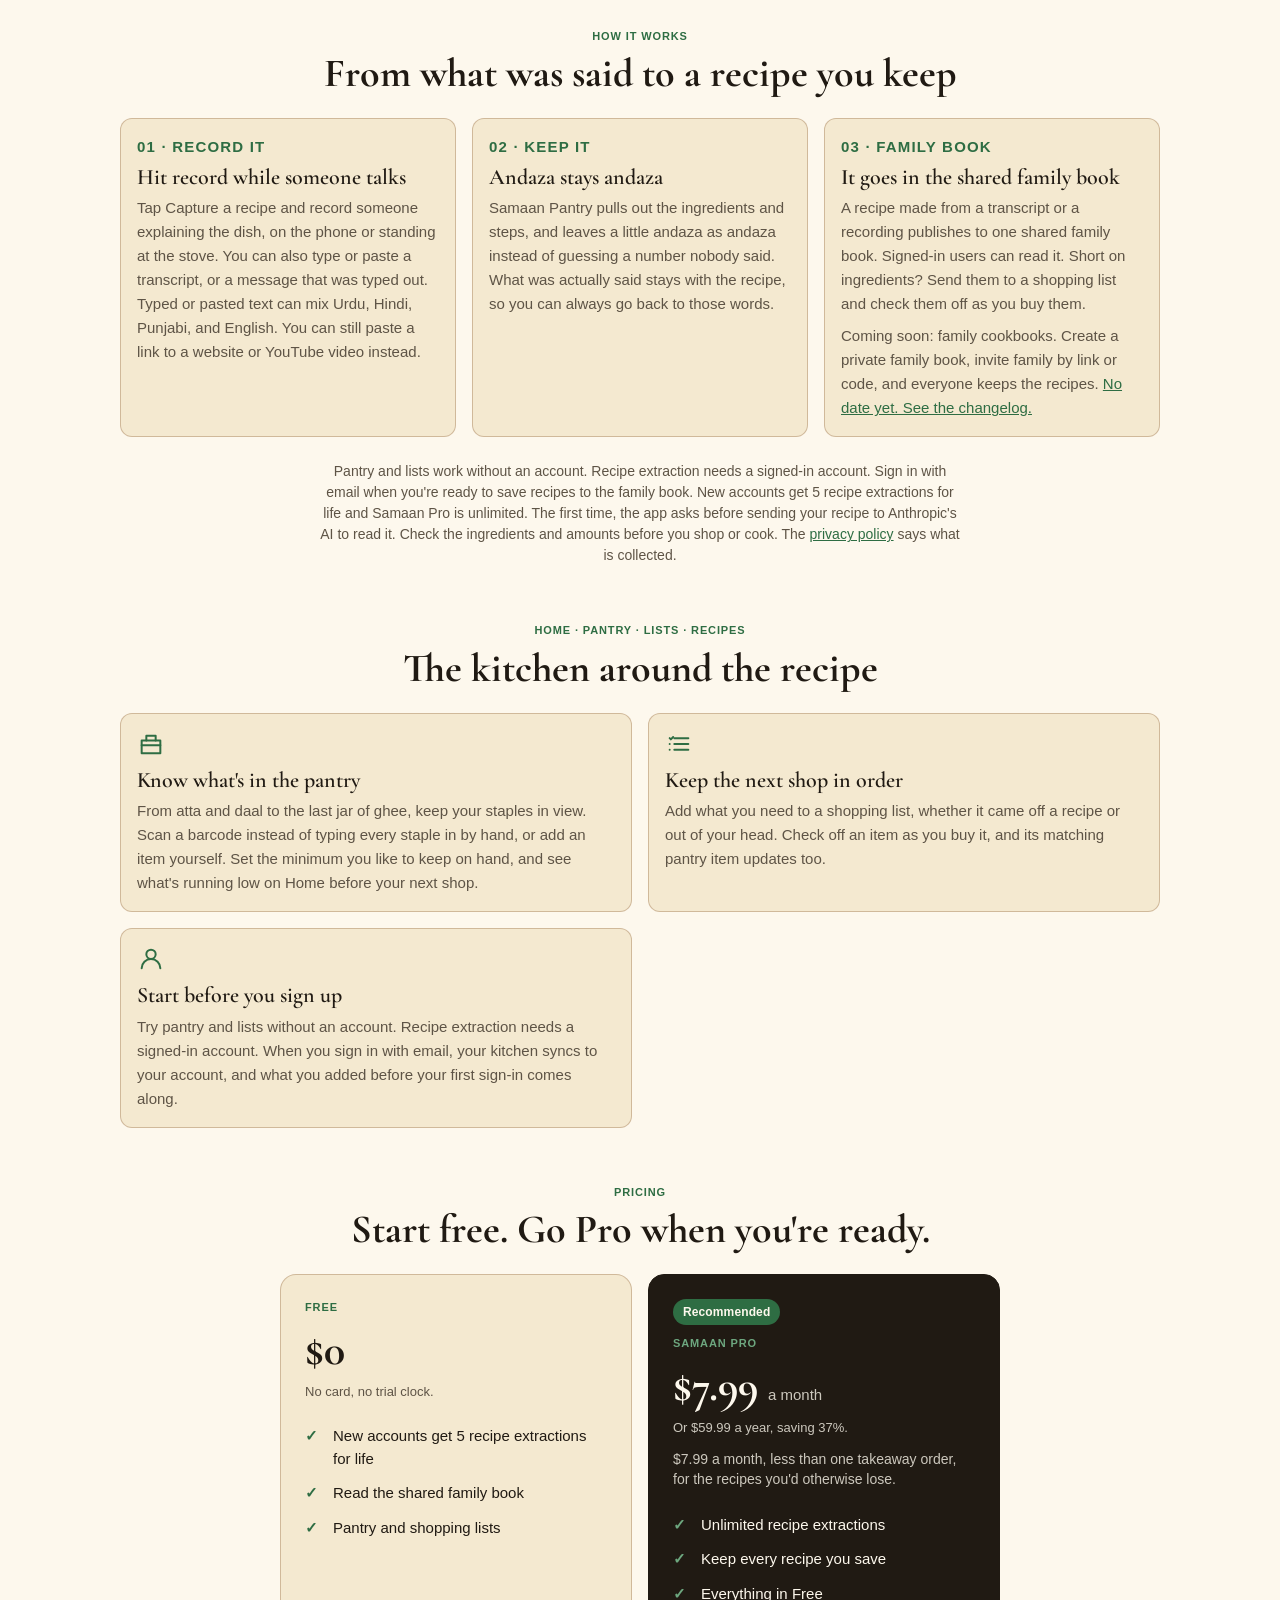
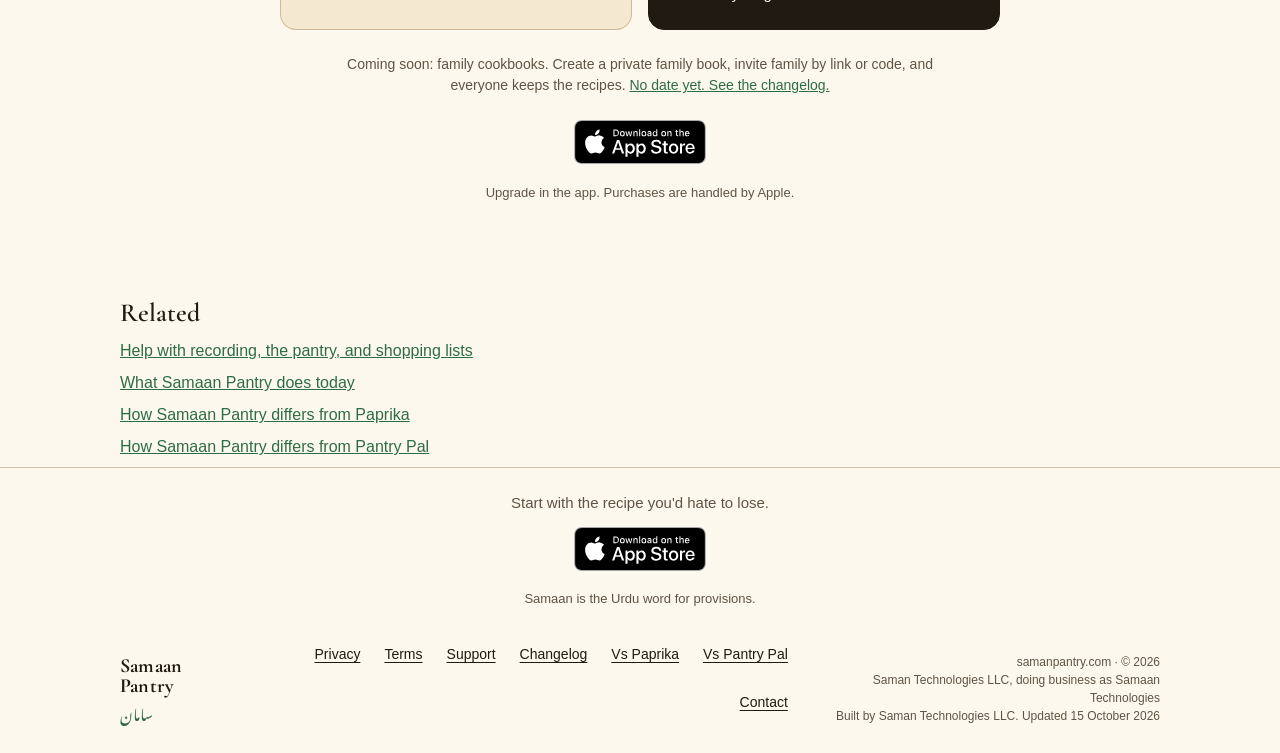
==== commit 5f2d87f2: "Apply the HeyCatch SEO audit fixes (#15) * Apply the Samaan Pantry site audit fixes that the repo ca" ====
--- a/index.html
+++ b/index.html
@@ -4,10 +4,10 @@
 <meta charset="UTF-8">
 <meta name="viewport" content="width=device-width, initial-scale=1.0">
 <title>Samaan Pantry | Your family's recipes, written down at last</title>
-<meta name="description" content="The recipes your family cooks were never written down. Hit record while someone talks you through it, or type it the way they say it, and keep it as a recipe. Free to start on iPhone.">
+<meta name="description" content="The recipes your family cooks were never written down. Hit record while someone talks you through it, or type it the way they say it, and keep it as a recipe.">
 <link rel="canonical" href="https://www.samanpantry.com/">
 <meta property="og:title" content="Samaan Pantry | Your family's recipes, written down at last">
-<meta property="og:description" content="Your family's recipes live in voice notes, phone calls, and memory. Hit record while someone talks you through it, or type it the way they say it, and keep it as a recipe.">
+<meta property="og:description" content="The recipes your family cooks were never written down. Hit record while someone talks you through it, or type it the way they say it, and keep it as a recipe.">
 <meta property="og:url" content="https://www.samanpantry.com/">
 <meta property="og:type" content="website">
 <meta property="og:image" content="https://www.samanpantry.com/og-image.png">
@@ -16,7 +16,7 @@
 <meta property="og:image:alt" content="The Samaan Pantry app icon, a smiling green jar, beside the name Samaan Pantry and the line Made for desi kitchens.">
 <meta name="twitter:card" content="summary_large_image">
 <meta name="twitter:title" content="Samaan Pantry | Your family's recipes, written down at last">
-<meta name="twitter:description" content="Your family's recipes live in voice notes, phone calls, and memory. Hit record while someone talks you through it, or type it the way they say it, and keep it as a recipe.">
+<meta name="twitter:description" content="The recipes your family cooks were never written down. Hit record while someone talks you through it, or type it the way they say it, and keep it as a recipe.">
 <meta name="twitter:image" content="https://www.samanpantry.com/og-image.png">
 <meta name="twitter:image:alt" content="The Samaan Pantry app icon, a smiling green jar, beside the name Samaan Pantry and the line Made for desi kitchens.">
 <meta name="theme-color" content="#FDF8ED">
@@ -31,11 +31,36 @@
     {
       "@type": "Organization",
       "@id": "https://www.samanpantry.com/#org",
-      "name": "Saman Technologies LLC",
-      "alternateName": "Samaan Technologies",
+      "name": "Samaan Pantry",
+      "legalName": "Saman Technologies LLC",
+      "url": "https://www.samanpantry.com",
+      "email": "haaris@samaan.tech",
+      "logo": "https://www.samanpantry.com/og-image.png",
+      "sameAs": [
+        "https://x.com/SamaanTechno"
+      ]
+    },
+    {
+      "@type": "WebPage",
+      "headline": "Samaan Pantry | Your family's recipes, written down at last",
       "url": "https://www.samanpantry.com/",
-      "email": "haaris@samaan.tech",
-      "logo": "https://www.samanpantry.com/icon-72.png"
+      "mainEntityOfPage": "https://www.samanpantry.com/",
+      "image": "https://www.samanpantry.com/og-image.png",
+      "dateModified": "2026-10-15",
+      "publisher": { "@id": "https://www.samanpantry.com/#org" }
+    },
+    {
+      "@type": "Article",
+      "headline": "Samaan Pantry | Your family's recipes, written down at last",
+      "author": {
+        "@type": "Organization",
+        "name": "Samaan Pantry",
+        "url": "https://www.samanpantry.com"
+      },
+      "datePublished": "2026-10-14",
+      "dateModified": "2026-10-15",
+      "mainEntityOfPage": "https://www.samanpantry.com/",
+      "image": "https://www.samanpantry.com/og-image.png"
     },
     {
       "@type": "Product",
@@ -86,6 +111,7 @@
   },
 });
 </script>
+<!-- Haaris: Organization sameAs lists https://x.com/SamaanTechno. Add more profiles the company owns (LinkedIn, GitHub, YouTube, or a directory) when you have the URLs. Do not invent URLs. -->
 </head>
 <body>
 <a class="skip-link" href="#main">Skip to content</a>
@@ -97,10 +123,19 @@
       <span class="brand-urdu" lang="ur" dir="rtl">سامان</span>
     </span>
   </a>
-  <a class="nav-cta" href="https://apps.apple.com/us/app/id6761982454">Get the app</a>
+  <nav class="site-nav" aria-label="Main">
+    <a href="/support">Support</a>
+    <a href="/changelog">Changelog</a>
+    <a class="nav-cta" href="https://apps.apple.com/us/app/id6761982454">Get the app</a>
+  </nav>
 </header>
 
 <main id="main">
+  <nav class="crumbs wrap" aria-label="Breadcrumb">
+    <ol>
+      <li aria-current="page">Samaan Pantry</li>
+    </ol>
+  </nav>
   <div class="wrap hero">
     <div>
       <p class="kicker">Made for desi kitchens</p>
@@ -307,6 +342,16 @@
       <p class="fine">Upgrade in the app. Purchases are handled by Apple.</p>
     </div>
   </section>
+
+  <aside class="related wrap" aria-label="Related">
+    <h2>Related</h2>
+    <ul>
+      <li><a href="/support">Help with recording, the pantry, and shopping lists</a></li>
+      <li><a href="/changelog">What Samaan Pantry does today</a></li>
+      <li><a href="/vs/paprika">How Samaan Pantry differs from Paprika</a></li>
+      <li><a href="/vs/pantry-pal">How Samaan Pantry differs from Pantry Pal</a></li>
+    </ul>
+  </aside>
 </main>
 
 <footer class="site-footer">
@@ -334,7 +379,7 @@
         <a href="/vs/pantry-pal">Vs Pantry Pal</a>
         <a href="mailto:haaris@samaan.tech">Contact</a>
       </nav>
-      <p class="legal-line">samanpantry.com · © 2026<br>Saman Technologies LLC, doing business as Samaan Technologies<br>Built by Saman Technologies LLC. Updated <time datetime="2026-10-14">14 October 2026</time></p>
+      <p class="legal-line">samanpantry.com · © 2026<br>Saman Technologies LLC, doing business as Samaan Technologies<br>Built by Saman Technologies LLC. Updated <time datetime="2026-10-15">15 October 2026</time></p>
       <!-- Haaris: repeat your name, photo, and LinkedIn or X in this footer once they are on the page. -->
     </div>
   </div>
--- a/site.css
+++ b/site.css
@@ -125,6 +125,7 @@
   display: flex;
   align-items: center;
   justify-content: space-between;
+  flex-wrap: wrap;
   gap: var(--space-md);
   padding: 12px var(--space-md);
   background: var(--doodh);
@@ -185,6 +186,85 @@
 }
 
 .nav-cta:hover { background: var(--saag-deep); color: var(--doodh); }
+
+.site-nav {
+  display: flex;
+  align-items: center;
+  flex-wrap: wrap;
+  justify-content: flex-end;
+  gap: 12px 16px;
+  margin-left: auto;
+}
+
+.site-nav a {
+  color: var(--ink);
+  font-size: 14px;
+  font-weight: 600;
+  text-decoration: none;
+}
+
+.site-nav a[aria-current="page"] { color: var(--saag); }
+
+.site-nav .nav-cta { color: var(--doodh); }
+
+.crumbs { margin: 0 0 16px; }
+
+.crumbs.wrap { margin-top: 16px; }
+
+.crumbs ol {
+  display: flex;
+  flex-wrap: wrap;
+  align-items: center;
+  gap: 6px;
+  margin: 0;
+  padding: 0;
+  list-style: none;
+  font-size: 14px;
+  color: var(--ink-soft);
+}
+
+.crumbs a { color: var(--saag); }
+
+.prose .crumbs li,
+.crumbs li {
+  display: inline-flex;
+  align-items: center;
+  gap: 6px;
+  margin: 0;
+  padding: 0;
+}
+
+.prose .crumbs li::before { content: none; }
+
+.crumbs li:not(:last-child)::after {
+  content: "/";
+  color: var(--akhrot-soft);
+}
+
+.related { margin-top: 40px; }
+
+.related h2 {
+  margin: 0 0 12px;
+  font-family: var(--font-display);
+  font-size: 26px;
+  font-weight: 600;
+  line-height: 1.1;
+}
+
+.related ul,
+.prose .related ul {
+  margin: 0;
+  padding: 0;
+  list-style: none;
+}
+
+.related li,
+.prose .related li {
+  margin: 0 0 8px;
+  padding: 0;
+}
+
+.prose .related li::before { content: none; }
 
 .wrap {
   width: min(var(--page), calc(100% - 32px));
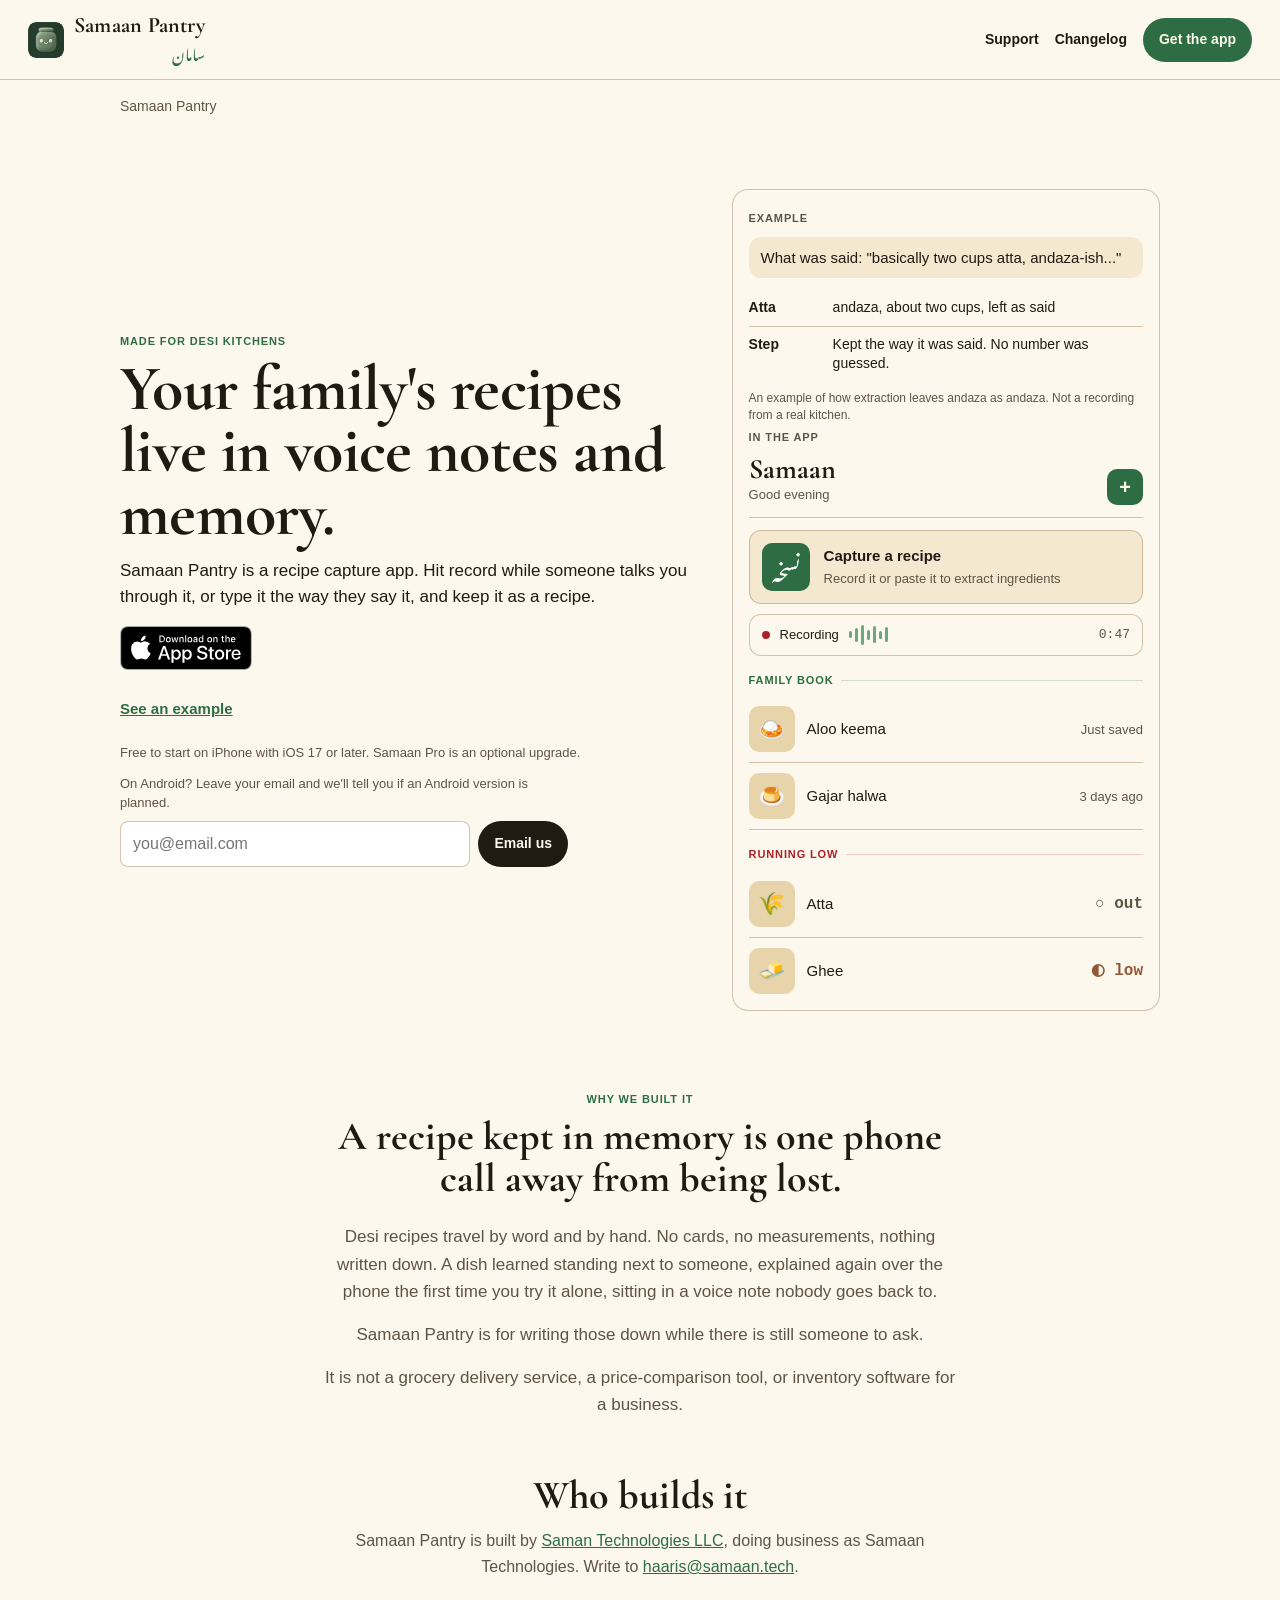
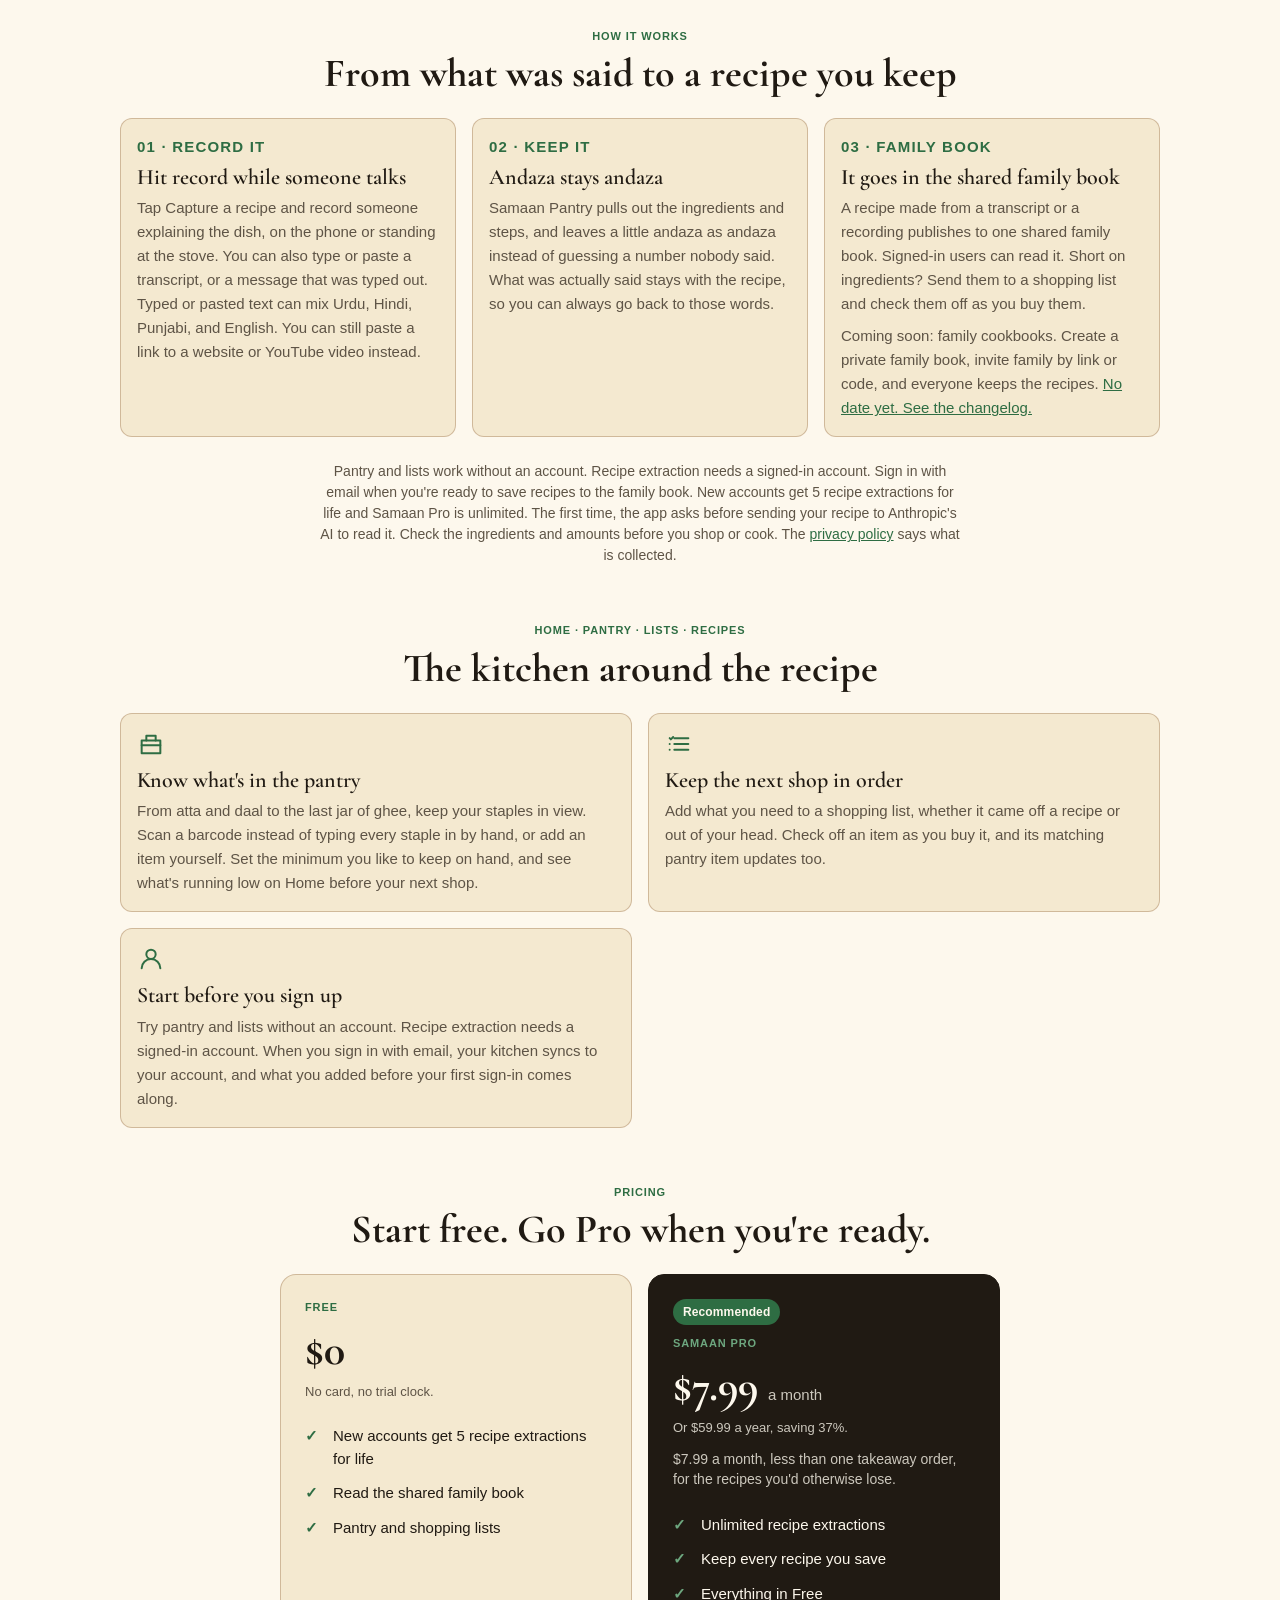
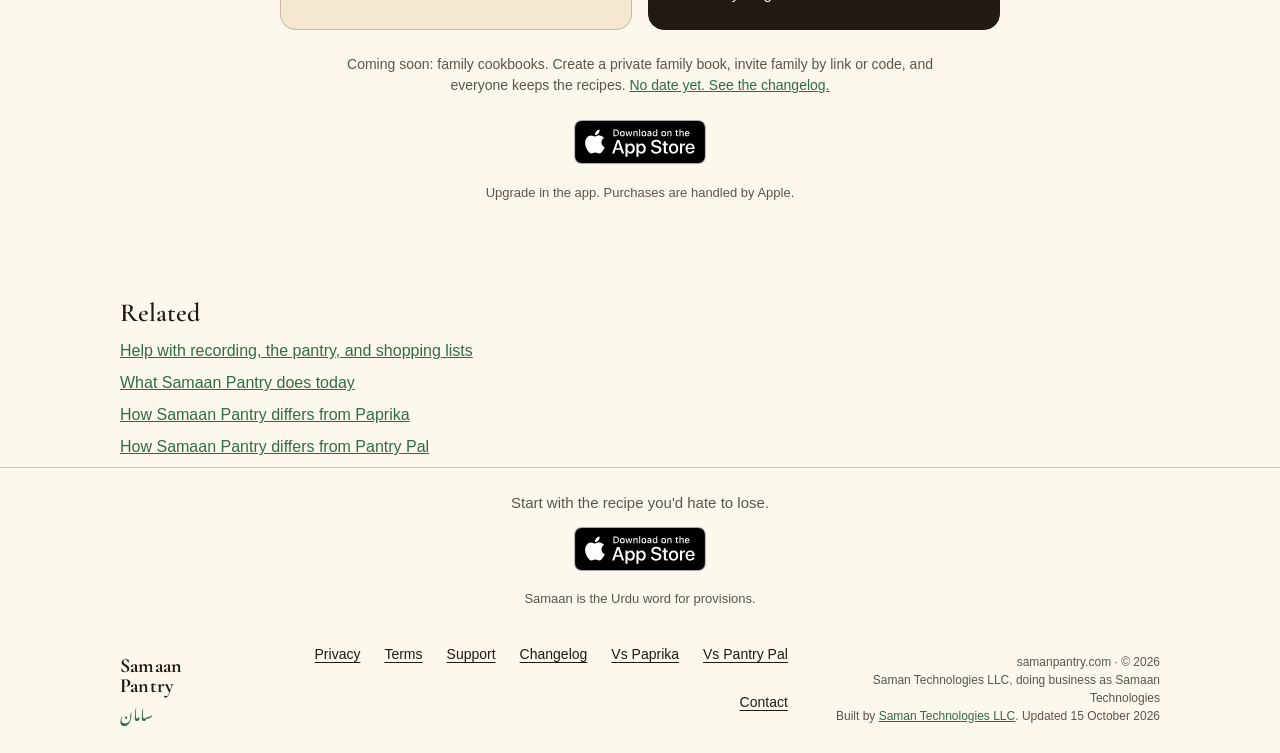
==== commit a24e12ee: "Add TikTok to Organization sameAs and link builder credits to the founder bio. List https://www.tikt" ====
--- a/index.html
+++ b/index.html
@@ -37,7 +37,9 @@
       "email": "haaris@samaan.tech",
       "logo": "https://www.samanpantry.com/og-image.png",
       "sameAs": [
-        "https://x.com/SamaanTechno"
+        "https://samaan.tech",
+        "https://x.com/SamaanTechno",
+        "https://www.tiktok.com/@samaan.technologie"
       ]
     },
     {
@@ -111,7 +113,7 @@
   },
 });
 </script>
-<!-- Haaris: Organization sameAs lists https://x.com/SamaanTechno. Add more profiles the company owns (LinkedIn, GitHub, YouTube, or a directory) when you have the URLs. Do not invent URLs. -->
+<!-- Haaris: Organization sameAs list has samaan.tech, X, and https://www.tiktok.com/@samaan.technologie. Add more profiles the company owns (LinkedIn, GitHub, YouTube, or a directory) when you have the URLs. Do not invent URLs. -->
 </head>
 <body>
 <a class="skip-link" href="#main">Skip to content</a>
@@ -223,7 +225,7 @@
 
   <section class="founder wrap" aria-labelledby="founder-heading">
     <h2 id="founder-heading">Who builds it</h2>
-    <p>Samaan Pantry is built by Saman Technologies LLC, doing business as Samaan Technologies. Write to <a href="mailto:haaris@samaan.tech">haaris@samaan.tech</a>.</p>
+    <p>Samaan Pantry is built by <a href="https://samaan.tech/press">Saman Technologies LLC</a>, doing business as Samaan Technologies. Write to <a href="mailto:haaris@samaan.tech">haaris@samaan.tech</a>.</p>
     <!-- Haaris: add your name, photo, one-line bio, and a LinkedIn or X link. Then attribute "Why we built it" to you by name. -->
   </section>
 
@@ -379,7 +381,7 @@
         <a href="/vs/pantry-pal">Vs Pantry Pal</a>
         <a href="mailto:haaris@samaan.tech">Contact</a>
       </nav>
-      <p class="legal-line">samanpantry.com · © 2026<br>Saman Technologies LLC, doing business as Samaan Technologies<br>Built by Saman Technologies LLC. Updated <time datetime="2026-10-15">15 October 2026</time></p>
+      <p class="legal-line">samanpantry.com · © 2026<br>Saman Technologies LLC, doing business as Samaan Technologies<br>Built by <a href="https://samaan.tech/press">Saman Technologies LLC</a>. Updated <time datetime="2026-10-15">15 October 2026</time></p>
       <!-- Haaris: repeat your name, photo, and LinkedIn or X in this footer once they are on the page. -->
     </div>
   </div>
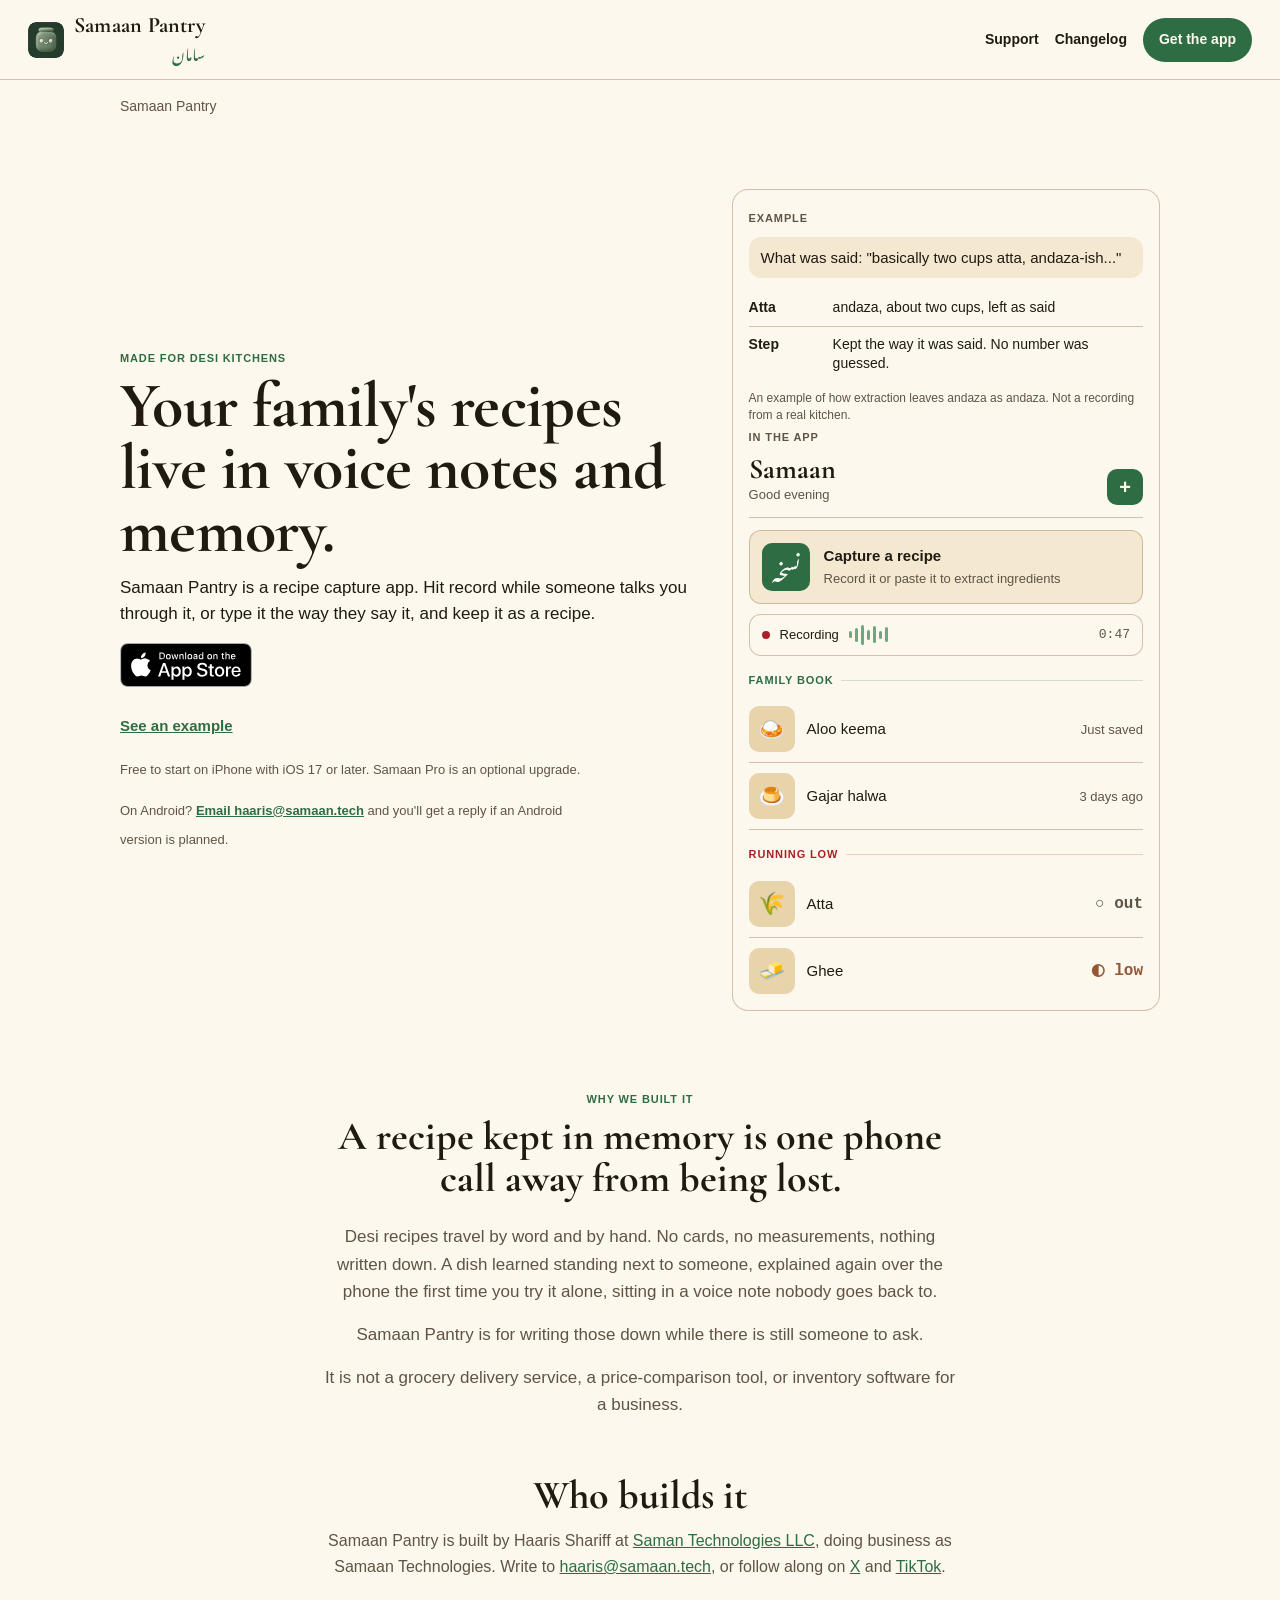
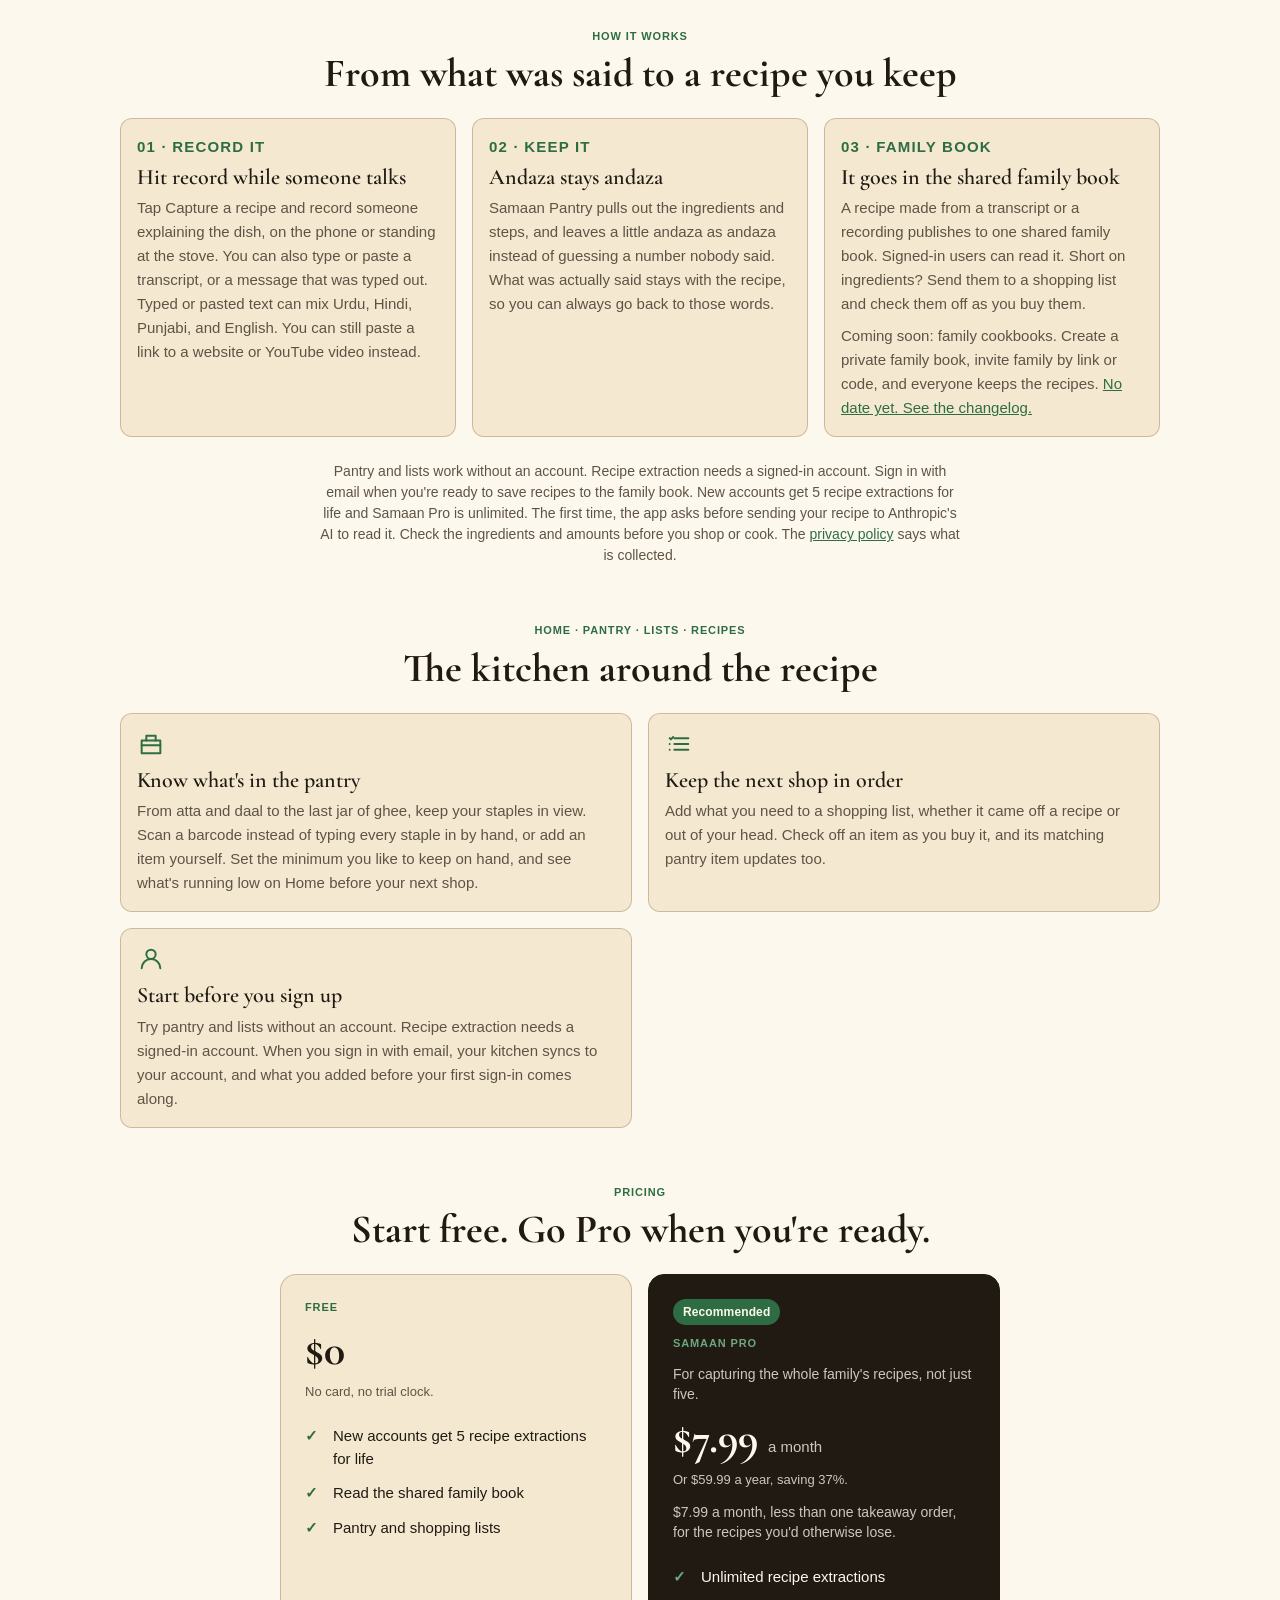
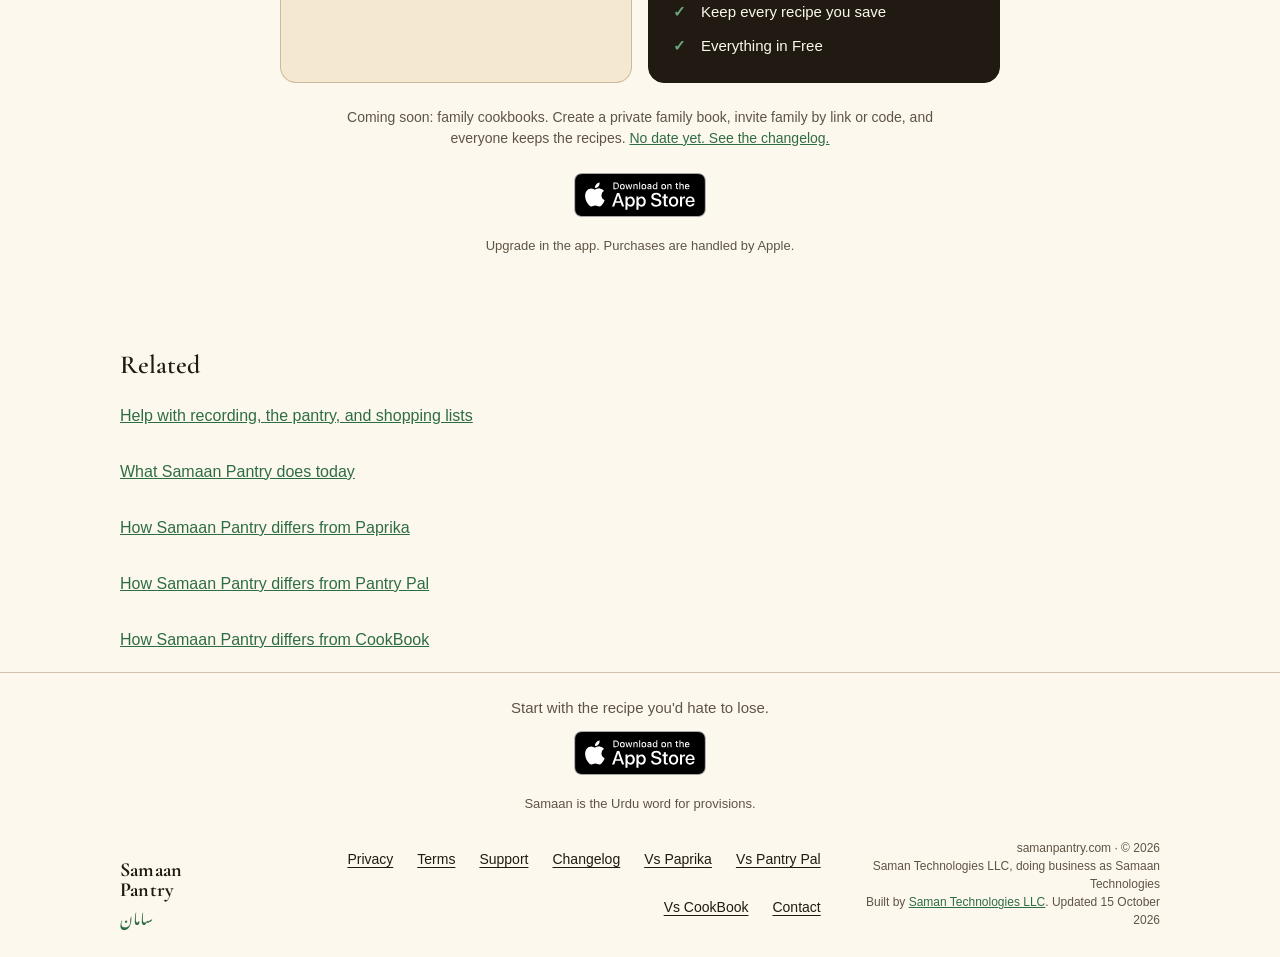
==== commit 29eb9e43: "Apply HeyCatch site audit fixes: CookBook comparison, Pro subtitle, honest Android link, founder lin" ====
--- a/index.html
+++ b/index.html
@@ -150,14 +150,8 @@
       </p>
       <p class="secondary-cta"><a href="#example">See an example</a></p>
       <p class="fine">Free to start on iPhone with iOS 17 or later. Samaan Pro is an optional upgrade.</p>
-      <form class="platform-note" action="mailto:haaris@samaan.tech" method="post" enctype="text/plain">
-        <label for="android-email">On Android? Leave your email and we'll tell you if an Android version is planned.</label>
-        <div class="platform-row">
-          <input id="android-email" name="email" type="email" required autocomplete="email" inputmode="email" placeholder="you@email.com">
-          <button type="submit">Email us</button>
-        </div>
-      </form>
-      <!-- Haaris: this form opens the visitor's email app to haaris@samaan.tech. There is no stored waitlist. The audit asked to say Android will land. That date is not in the repo, so the line does not promise one. -->
+      <p class="platform-note">On Android? <a href="mailto:haaris@samaan.tech?subject=Android%20version%20of%20Samaan%20Pantry">Email haaris@samaan.tech</a> and you'll get a reply if an Android version is planned.</p>
+      <!-- Haaris: the audit (D2.4) asks for a real waitlist that stores the email and confirms with "Got it. We'll email you if Android ships." That needs a storage endpoint or form service you choose. Until then this is an honest email link, not a form that looks like it saves anything. -->
     </div>
 
     <aside class="panel" id="example" aria-label="An example of a recipe kept as said, and a look inside the app">
@@ -168,6 +162,11 @@
         <li><strong>Step</strong><span>Kept the way it was said. No number was guessed.</span></li>
       </ul>
       <p class="example-note">An example of how extraction leaves andaza as andaza. Not a recording from a real kitchen.</p>
+      <!-- Haaris: the audit (D2.1, D1.5) asks for one genuine iPhone screenshot of the capture or recipe review screen next to this example. Drop the file at /app-recipe-review.png, remove the hidden attribute, and check the alt text matches what the screen shows. -->
+      <figure class="app-shot" hidden>
+        <img src="/app-recipe-review.png" width="471" height="1024" loading="lazy" alt="The Samaan Pantry recipe review screen, listing each ingredient with the words that were said under it, such as haldi andaza se.">
+        <figcaption>The recipe review screen in Samaan Pantry.</figcaption>
+      </figure>
       <!-- Haaris: swap this example for a real transcript and a real app screenshot when you have one. Do not present it as a user story. -->
       <p class="panel-kicker">In the app</p>
       <div class="panel-head">
@@ -225,8 +224,8 @@
 
   <section class="founder wrap" aria-labelledby="founder-heading">
     <h2 id="founder-heading">Who builds it</h2>
-    <p>Samaan Pantry is built by <a href="https://samaan.tech/press">Saman Technologies LLC</a>, doing business as Samaan Technologies. Write to <a href="mailto:haaris@samaan.tech">haaris@samaan.tech</a>.</p>
-    <!-- Haaris: add your name, photo, one-line bio, and a LinkedIn or X link. Then attribute "Why we built it" to you by name. -->
+    <p>Samaan Pantry is built by Haaris Shariff at <a href="https://samaan.tech/press">Saman Technologies LLC</a>, doing business as Samaan Technologies. Write to <a href="mailto:haaris@samaan.tech">haaris@samaan.tech</a>, or follow along on <a href="https://x.com/SamaanTechno">X</a> and <a href="https://www.tiktok.com/@samaan.technologie">TikTok</a>.</p>
+    <!-- Haaris: the audit (D3.3) asks for your photo and a one-paragraph "why I built this" in your own words. Add the photo as /founder.jpg and write the paragraph yourself. It is not drafted here so no motive or memory is invented. -->
   </section>
 
   <section class="steps-section wrap" aria-labelledby="steps-heading">
@@ -286,8 +285,14 @@
     </div>
   </section>
 
-  <!-- Haaris: trust strip directly above pricing. Add a dated App Store star rating and review count, plus any real usage figure such as recipes saved. Do not invent ratings, review counts, user counts, or press. -->
-  <p hidden>App Store rating and recipes saved. Needs real numbers from Haaris.</p>
+  <!-- Haaris: the audit (D3.2) asks for three named user stories with a photo, a role such as "second-gen, Chicago", and a one-line outcome from real users. Fill these from people who agreed to be quoted, then remove the hidden attribute. Do not use made-up names or quotes. -->
+  <section class="stories wrap" aria-labelledby="stories-heading" hidden>
+    <h2 id="stories-heading">What people saved</h2>
+    <!-- <figure class="story"><img src="" alt=""><blockquote>QUOTE</blockquote><figcaption>NAME, ROLE</figcaption></figure> x3 -->
+  </section>
+
+  <!-- Haaris: the audit (D3.1, D3.5) asks for a visible App Store rating and a real usage number here, e.g. "4.x stars on the App Store · N recipes saved". On Oct 23, 2026 the US App Store shows a 5.0 average from 1 rating, which is too thin to publish. Add the line when the count is meaningful, and date it. -->
+  <p class="proof-line" hidden>RATING on the App Store · N recipes saved</p>
 
   <section class="pro" aria-labelledby="pro-heading">
     <div class="wrap">
@@ -316,6 +321,7 @@
         <div class="plan plan-pro">
           <p class="plan-badge">Recommended</p>
           <p class="plan-name">Samaan Pro</p>
+          <p class="plan-for">For capturing the whole family's recipes, not just five.</p>
           <p class="plan-price">$7.99 <span>a month</span></p>
           <p class="plan-cycle">Or $59.99 a year, saving 37%.</p>
           <p class="plan-anchor">$7.99 a month, less than one takeaway order, for the recipes you'd otherwise lose.</p>
@@ -352,6 +358,7 @@
       <li><a href="/changelog">What Samaan Pantry does today</a></li>
       <li><a href="/vs/paprika">How Samaan Pantry differs from Paprika</a></li>
       <li><a href="/vs/pantry-pal">How Samaan Pantry differs from Pantry Pal</a></li>
+      <li><a href="/vs/cookbook">How Samaan Pantry differs from CookBook</a></li>
     </ul>
   </aside>
 </main>
@@ -379,6 +386,7 @@
         <a href="/changelog">Changelog</a>
         <a href="/vs/paprika">Vs Paprika</a>
         <a href="/vs/pantry-pal">Vs Pantry Pal</a>
+      <a href="/vs/cookbook">Vs CookBook</a>
         <a href="mailto:haaris@samaan.tech">Contact</a>
       </nav>
       <p class="legal-line">samanpantry.com · © 2026<br>Saman Technologies LLC, doing business as Samaan Technologies<br>Built by <a href="https://samaan.tech/press">Saman Technologies LLC</a>. Updated <time datetime="2026-10-15">15 October 2026</time></p>
--- a/site.css
+++ b/site.css
@@ -348,6 +348,15 @@
 .platform-note {
   margin: 12px 0 0;
   max-width: 28rem;
+  font-size: 13px;
+  line-height: 1.45;
+  color: var(--ink-soft);
+}
+
+.platform-note a {
+  display: inline-block;
+  padding: 10px 0;
+  font-weight: 600;
 }
 
 .platform-note label {
@@ -877,6 +886,7 @@
 .plan-pro .plan-price { color: var(--doodh); }
 
 .plan-pro .plan-price span,
+.plan-pro .plan-for,
 .plan-pro .plan-cycle,
 .plan-pro .plan-anchor { color: rgba(253, 248, 237, 0.78); }
 
@@ -1069,3 +1079,21 @@
   html { scroll-behavior: auto; }
   .wave b { animation: none; }
 }
+
+.plan-for {
+  margin: 4px 0 12px;
+  font-size: 14px;
+  line-height: 1.45;
+}
+
+/* 375px pass: keep nav and Related links at a 44px tap height. */
+.site-nav a:not(.nav-cta) {
+  display: inline-flex;
+  align-items: center;
+  min-height: 44px;
+}
+
+.related li a {
+  display: inline-block;
+  padding: 12px 0;
+}
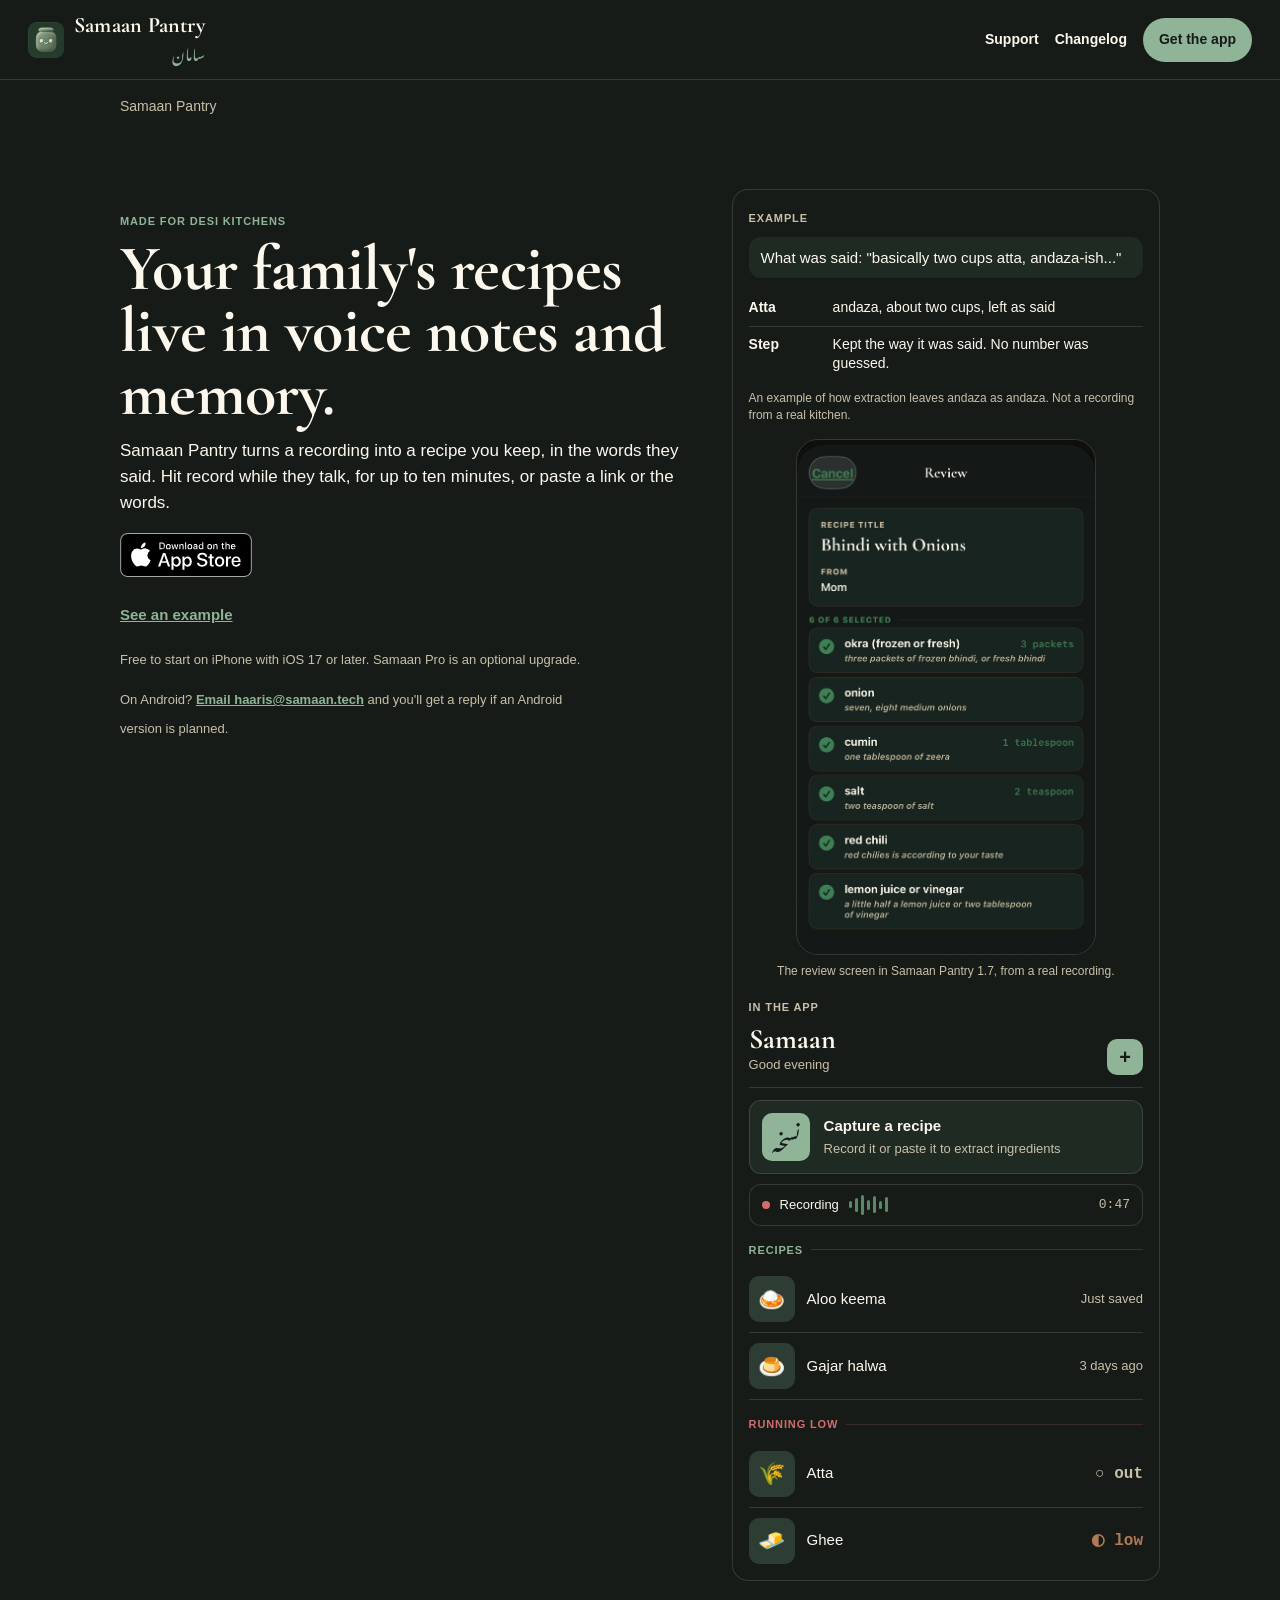
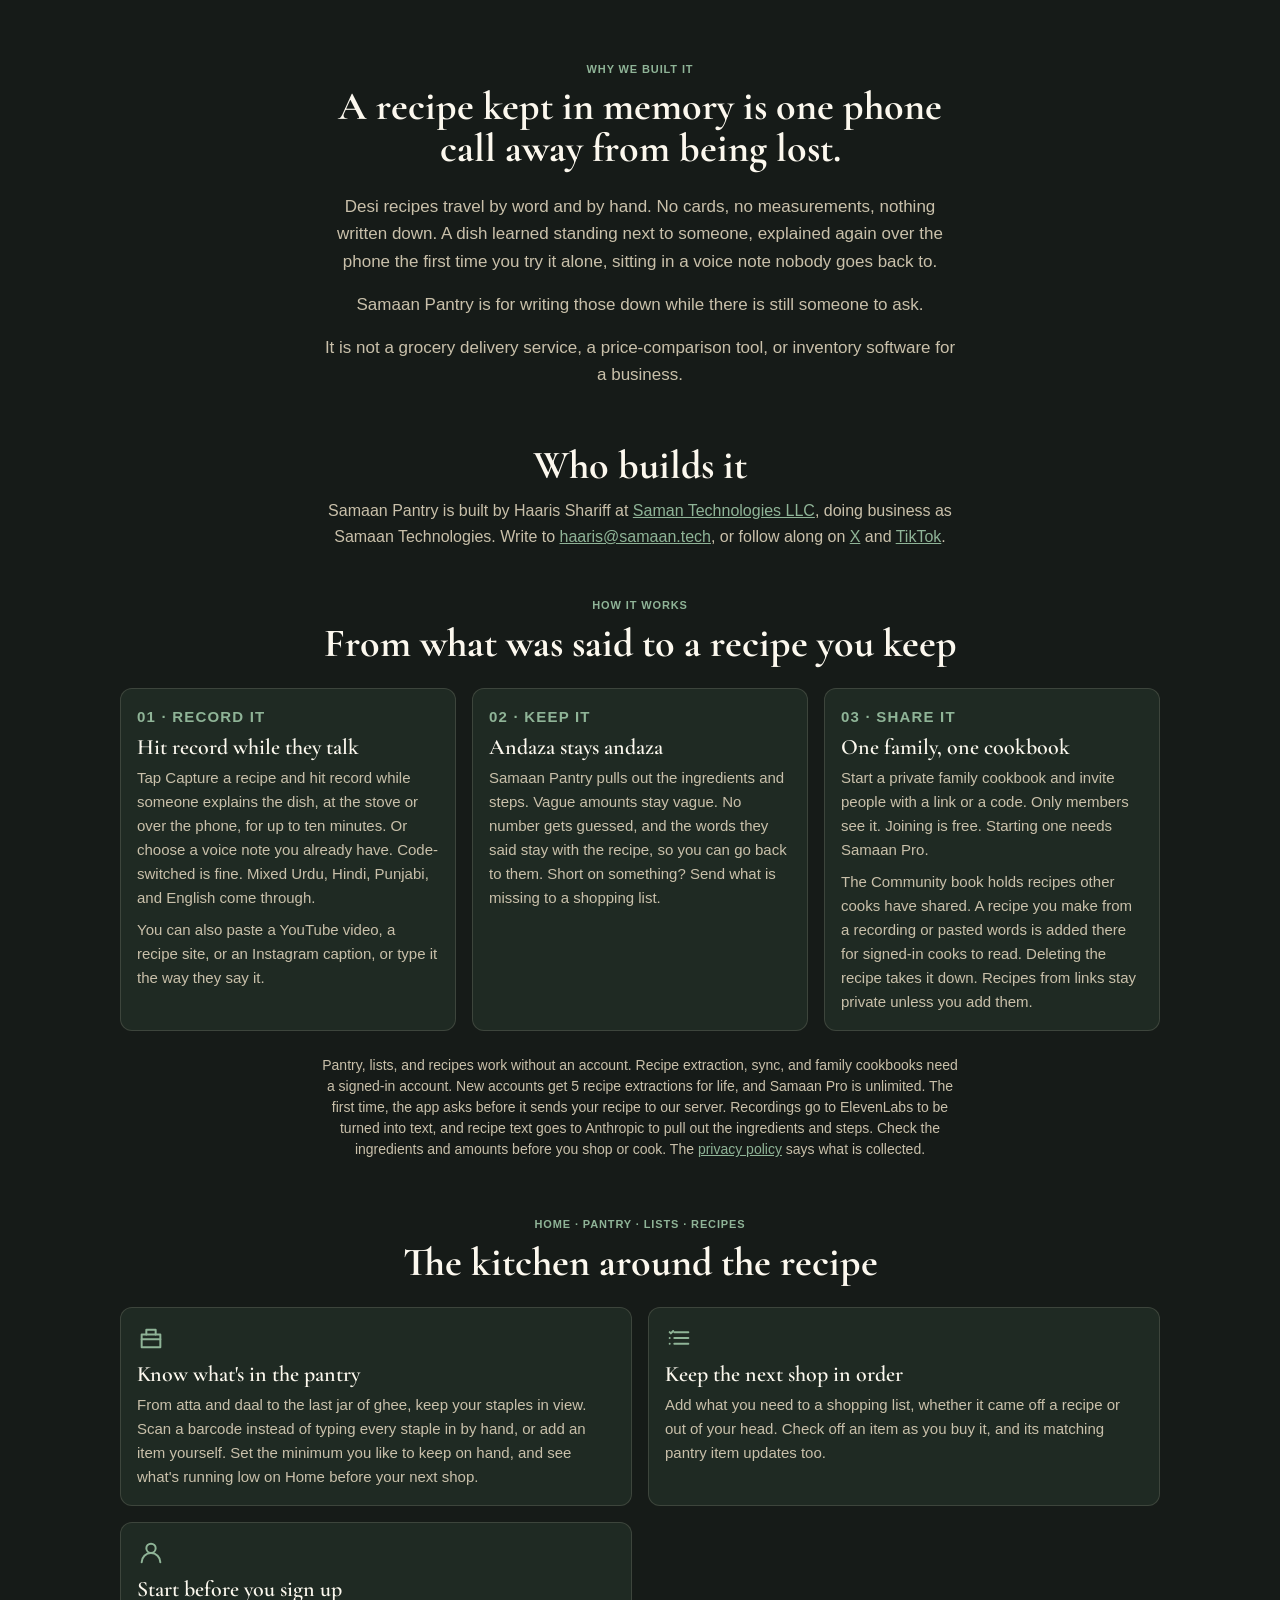
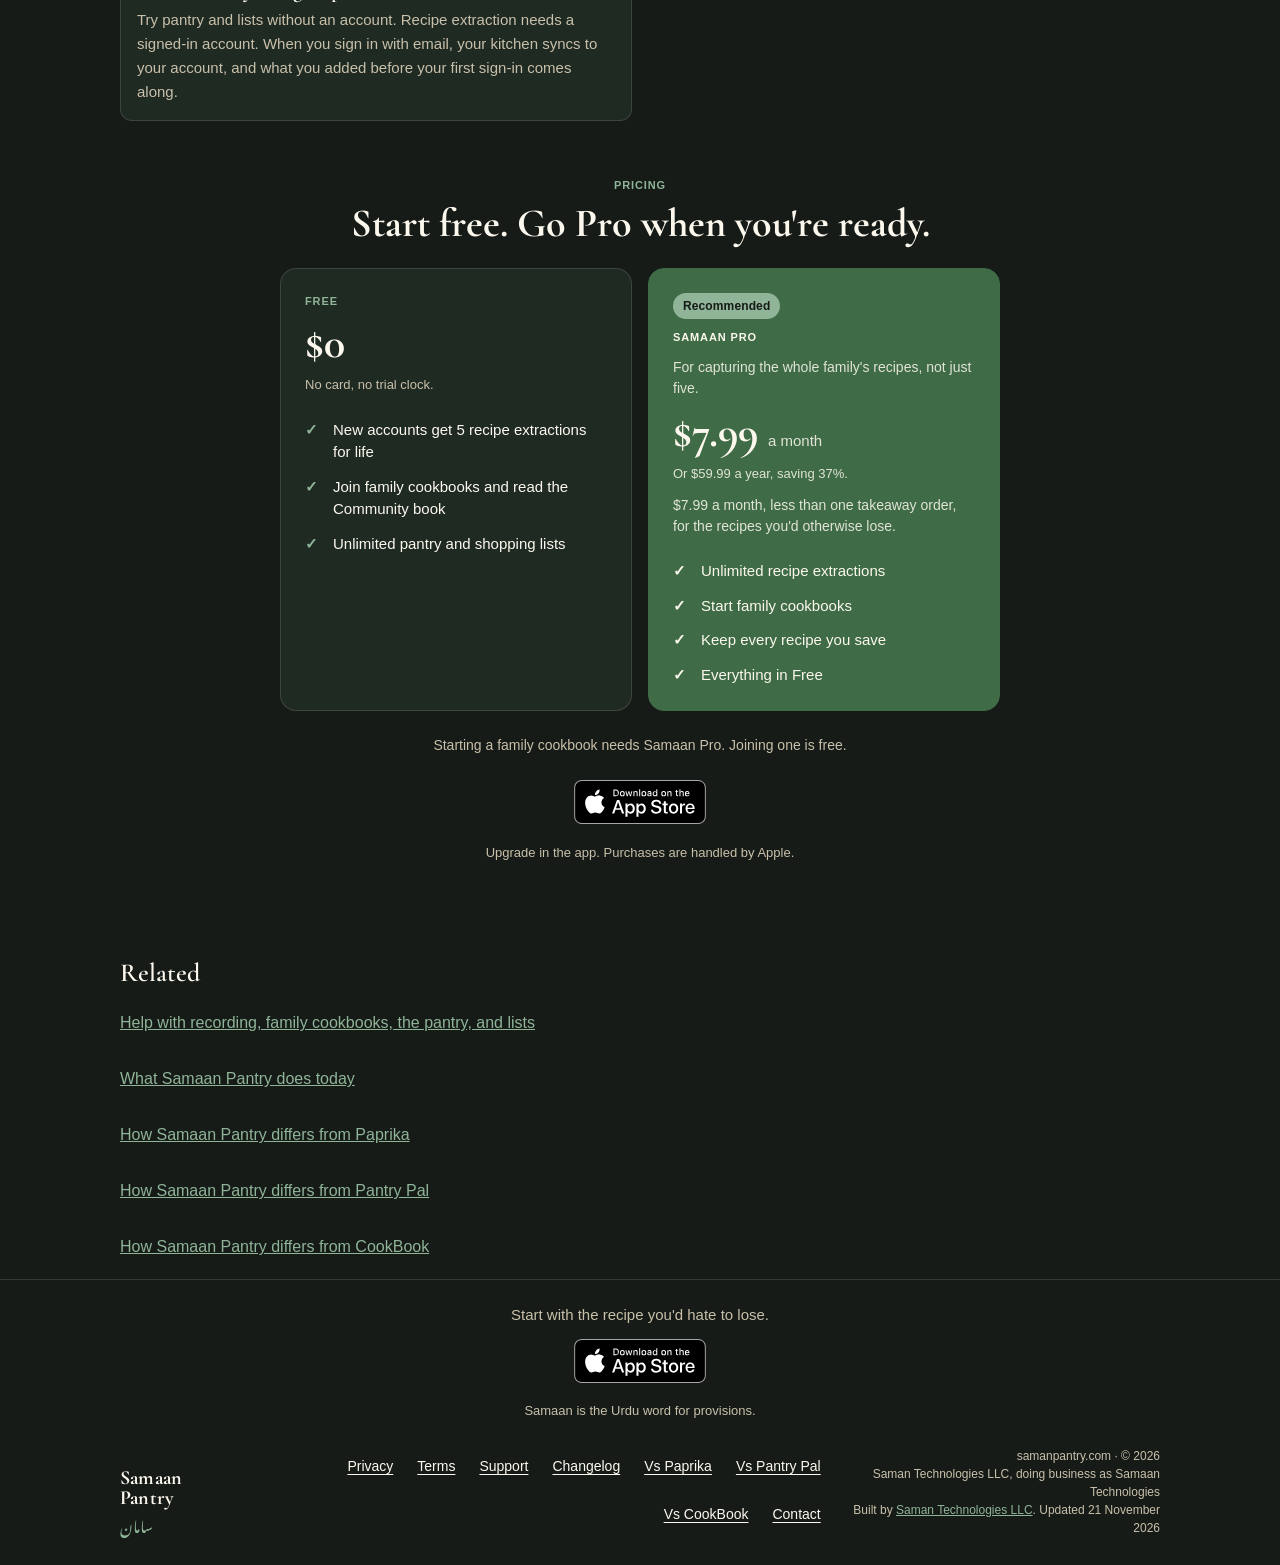
==== commit 4fa84d92: "Go dark and match 1.7 copy across the site - Dark theme: site.css tokens now use the app's dark colo" ====
--- a/index.html
+++ b/index.html
@@ -4,22 +4,23 @@
 <meta charset="UTF-8">
 <meta name="viewport" content="width=device-width, initial-scale=1.0">
 <title>Samaan Pantry | Your family's recipes, written down at last</title>
-<meta name="description" content="The recipes your family cooks were never written down. Hit record while someone talks you through it, or type it the way they say it, and keep it as a recipe.">
+<meta name="description" content="Your family's recipes live in voice notes and memory. Hit record while they talk, for up to ten minutes, and keep a recipe in the words they said. Andaza stays andaza.">
 <link rel="canonical" href="https://www.samanpantry.com/">
 <meta property="og:title" content="Samaan Pantry | Your family's recipes, written down at last">
-<meta property="og:description" content="The recipes your family cooks were never written down. Hit record while someone talks you through it, or type it the way they say it, and keep it as a recipe.">
+<meta property="og:description" content="Your family's recipes live in voice notes and memory. Hit record while they talk, for up to ten minutes, and keep a recipe in the words they said. Andaza stays andaza.">
 <meta property="og:url" content="https://www.samanpantry.com/">
 <meta property="og:type" content="website">
 <meta property="og:image" content="https://www.samanpantry.com/og-image.png">
 <meta property="og:image:width" content="1200">
 <meta property="og:image:height" content="630">
-<meta property="og:image:alt" content="The Samaan Pantry app icon, a smiling green jar, beside the name Samaan Pantry and the line Made for desi kitchens.">
+<meta property="og:image:alt" content="The Samaan Pantry app icon, a smiling green jar, on a dark ground beside the line Your family's recipes live in voice notes and memory.">
 <meta name="twitter:card" content="summary_large_image">
 <meta name="twitter:title" content="Samaan Pantry | Your family's recipes, written down at last">
-<meta name="twitter:description" content="The recipes your family cooks were never written down. Hit record while someone talks you through it, or type it the way they say it, and keep it as a recipe.">
+<meta name="twitter:description" content="Your family's recipes live in voice notes and memory. Hit record while they talk, for up to ten minutes, and keep a recipe in the words they said. Andaza stays andaza.">
 <meta name="twitter:image" content="https://www.samanpantry.com/og-image.png">
-<meta name="twitter:image:alt" content="The Samaan Pantry app icon, a smiling green jar, beside the name Samaan Pantry and the line Made for desi kitchens.">
-<meta name="theme-color" content="#FDF8ED">
+<meta name="twitter:image:alt" content="The Samaan Pantry app icon, a smiling green jar, on a dark ground beside the line Your family's recipes live in voice notes and memory.">
+<meta name="theme-color" content="#161B18">
+<meta name="color-scheme" content="dark">
 <link rel="icon" href="/favicon-32.png" type="image/png" sizes="32x32">
 <link rel="apple-touch-icon" href="/apple-touch-icon.png">
 <link rel="preload" href="/fonts/CormorantGaramond-Bold.woff2" as="font" type="font/woff2" crossorigin>
@@ -48,7 +49,7 @@
       "url": "https://www.samanpantry.com/",
       "mainEntityOfPage": "https://www.samanpantry.com/",
       "image": "https://www.samanpantry.com/og-image.png",
-      "dateModified": "2026-10-15",
+      "dateModified": "2026-11-21",
       "publisher": { "@id": "https://www.samanpantry.com/#org" }
     },
     {
@@ -60,14 +61,14 @@
         "url": "https://www.samanpantry.com"
       },
       "datePublished": "2026-10-14",
-      "dateModified": "2026-10-15",
+      "dateModified": "2026-11-21",
       "mainEntityOfPage": "https://www.samanpantry.com/",
       "image": "https://www.samanpantry.com/og-image.png"
     },
     {
       "@type": "Product",
       "name": "Samaan Pantry",
-      "description": "A recipe capture app for desi kitchens. Hit record while someone talks you through a dish, or type it the way they say it, and keep it as a recipe.",
+      "description": "A recipe capture app for desi kitchens. Hit record while someone talks you through a dish, for up to ten minutes, and keep it as a recipe in the words they said. Private family cookbooks, a pantry, and shopping lists around it.",
       "brand": { "@type": "Brand", "name": "Samaan Pantry" },
       "manufacturer": { "@id": "https://www.samanpantry.com/#org" },
       "url": "https://www.samanpantry.com/",
@@ -85,14 +86,14 @@
           "name": "Samaan Pro monthly",
           "price": "7.99",
           "priceCurrency": "USD",
-          "description": "Unlimited recipe extractions, billed each month."
+          "description": "Unlimited recipe extractions and starting family cookbooks, billed each month."
         },
         {
           "@type": "Offer",
           "name": "Samaan Pro yearly",
           "price": "59.99",
           "priceCurrency": "USD",
-          "description": "Unlimited recipe extractions, billed each year."
+          "description": "Unlimited recipe extractions and starting family cookbooks, billed each year."
         }
       ]
     }
@@ -142,7 +143,7 @@
     <div>
       <p class="kicker">Made for desi kitchens</p>
       <h1>Your family's recipes live in voice notes and memory.</h1>
-      <p class="lede">Samaan Pantry is a recipe capture app. Hit record while someone talks you through it, or type it the way they say it, and keep it as a recipe.</p>
+      <p class="lede">Samaan Pantry turns a recording into a recipe you keep, in the words they said. Hit record while they talk, for up to ten minutes, or paste a link or the words.</p>
       <p class="store-cta">
         <a class="store-badge" href="https://apps.apple.com/us/app/id6761982454" aria-label="Download Samaan Pantry on the App Store">
           <img src="/download-on-the-app-store.svg" alt="Download on the App Store" width="132" height="44">
@@ -162,10 +163,9 @@
         <li><strong>Step</strong><span>Kept the way it was said. No number was guessed.</span></li>
       </ul>
       <p class="example-note">An example of how extraction leaves andaza as andaza. Not a recording from a real kitchen.</p>
-      <!-- Haaris: the audit (D2.1, D1.5) asks for one genuine iPhone screenshot of the capture or recipe review screen next to this example. Drop the file at /app-recipe-review.png, remove the hidden attribute, and check the alt text matches what the screen shows. -->
-      <figure class="app-shot" hidden>
-        <img src="/app-recipe-review.png" width="471" height="1024" loading="lazy" alt="The Samaan Pantry recipe review screen, listing each ingredient with the words that were said under it, such as haldi andaza se.">
-        <figcaption>The recipe review screen in Samaan Pantry.</figcaption>
+      <figure class="app-shot">
+        <img src="/app-recipe-review.png" width="603" height="1041" loading="lazy" alt="The Samaan Pantry review screen for Bhindi with Onions, from Mom. Each ingredient shows the words that were said under it, such as three packets of frozen bhindi, or fresh bhindi, and seven, eight medium onions.">
+        <figcaption>The review screen in Samaan Pantry 1.7, from a real recording.</figcaption>
       </figure>
       <!-- Haaris: swap this example for a real transcript and a real app screenshot when you have one. Do not present it as a user story. -->
       <p class="panel-kicker">In the app</p>
@@ -189,7 +189,7 @@
         <span class="wave" aria-hidden="true"><b></b><b></b><b></b><b></b><b></b><b></b><b></b></span>
         <span class="voice-time">0:47</span>
       </div>
-      <p class="section-rule rule-saag"><span>Family book</span></p>
+      <p class="section-rule rule-saag"><span>Recipes</span></p>
       <div class="stock">
         <div class="chip" aria-hidden="true">🍛</div>
         <div class="stock-name">Aloo keema</div>
@@ -234,22 +234,23 @@
     <div class="steps">
       <article class="feature-card">
         <p class="kicker">01 · Record it</p>
-        <h3>Hit record while someone talks</h3>
-        <p>Tap Capture a recipe and record someone explaining the dish, on the phone or standing at the stove. You can also type or paste a transcript, or a message that was typed out. Typed or pasted text can mix Urdu, Hindi, Punjabi, and English. You can still paste a link to a website or YouTube video instead.</p>
+        <h3>Hit record while they talk</h3>
+        <p>Tap Capture a recipe and hit record while someone explains the dish, at the stove or over the phone, for up to ten minutes. Or choose a voice note you already have. Code-switched is fine. Mixed Urdu, Hindi, Punjabi, and English come through.</p>
+        <p>You can also paste a YouTube video, a recipe site, or an Instagram caption, or type it the way they say it.</p>
       </article>
       <article class="feature-card">
         <p class="kicker">02 · Keep it</p>
         <h3>Andaza stays andaza</h3>
-        <p>Samaan Pantry pulls out the ingredients and steps, and leaves a little andaza as andaza instead of guessing a number nobody said. What was actually said stays with the recipe, so you can always go back to those words.</p>
-      </article>
-      <article class="feature-card">
-        <p class="kicker">03 · Family book</p>
-        <h3>It goes in the shared family book</h3>
-        <p>A recipe made from a transcript or a recording publishes to one shared family book. Signed-in users can read it. Short on ingredients? Send them to a shopping list and check them off as you buy them.</p>
-        <p>Coming soon: family cookbooks. Create a private family book, invite family by link or code, and everyone keeps the recipes. <a href="/changelog">No date yet. See the changelog.</a></p>
-      </article>
-    </div>
-    <p class="guest-note">Pantry and lists work without an account. Recipe extraction needs a signed-in account. Sign in with email when you're ready to save recipes to the family book. New accounts get 5 recipe extractions for life and Samaan Pro is unlimited. The first time, the app asks before sending your recipe to Anthropic's AI to read it. Check the ingredients and amounts before you shop or cook. The <a href="/privacy">privacy policy</a> says what is collected.</p>
+        <p>Samaan Pantry pulls out the ingredients and steps. Vague amounts stay vague. No number gets guessed, and the words they said stay with the recipe, so you can go back to them. Short on something? Send what is missing to a shopping list.</p>
+      </article>
+      <article class="feature-card">
+        <p class="kicker">03 · Share it</p>
+        <h3>One family, one cookbook</h3>
+        <p>Start a private family cookbook and invite people with a link or a code. Only members see it. Joining is free. Starting one needs Samaan Pro.</p>
+        <p>The Community book holds recipes other cooks have shared. A recipe you make from a recording or pasted words is added there for signed-in cooks to read. Deleting the recipe takes it down. Recipes from links stay private unless you add them.</p>
+      </article>
+    </div>
+    <p class="guest-note">Pantry, lists, and recipes work without an account. Recipe extraction, sync, and family cookbooks need a signed-in account. New accounts get 5 recipe extractions for life, and Samaan Pro is unlimited. The first time, the app asks before it sends your recipe to our server. Recordings go to ElevenLabs to be turned into text, and recipe text goes to Anthropic to pull out the ingredients and steps. Check the ingredients and amounts before you shop or cook. The <a href="/privacy">privacy policy</a> says what is collected.</p>
   </section>
 
   <!-- Haaris: section titled "Kept", between these steps and the feature grid. Add 3 to 5 real quotes. Each needs a first name, a role, and a specific outcome. Do not invent quotes. Do not use she, her, mom, grandma, Ammi, or Nani. -->
@@ -310,11 +311,11 @@
             </li>
             <li>
               <span class="check" aria-hidden="true">✓</span>
-              <span>Read the shared family book</span>
-            </li>
-            <li>
-              <span class="check" aria-hidden="true">✓</span>
-              <span>Pantry and shopping lists</span>
+              <span>Join family cookbooks and read the Community book</span>
+            </li>
+            <li>
+              <span class="check" aria-hidden="true">✓</span>
+              <span>Unlimited pantry and shopping lists</span>
             </li>
           </ul>
         </div>
@@ -332,6 +333,10 @@
             </li>
             <li>
               <span class="check" aria-hidden="true">✓</span>
+              <span>Start family cookbooks</span>
+            </li>
+            <li>
+              <span class="check" aria-hidden="true">✓</span>
               <span>Keep every recipe you save</span>
             </li>
             <li>
@@ -341,7 +346,7 @@
           </ul>
         </div>
       </div>
-      <p class="guest-note">Coming soon: family cookbooks. Create a private family book, invite family by link or code, and everyone keeps the recipes. <a href="/changelog">No date yet. See the changelog.</a></p>
+      <p class="guest-note">Starting a family cookbook needs Samaan Pro. Joining one is free.</p>
       <p class="store-cta">
         <a class="store-badge" href="https://apps.apple.com/us/app/id6761982454" aria-label="Download Samaan Pantry on the App Store">
           <img src="/download-on-the-app-store.svg" alt="Download on the App Store" width="132" height="44">
@@ -354,7 +359,7 @@
   <aside class="related wrap" aria-label="Related">
     <h2>Related</h2>
     <ul>
-      <li><a href="/support">Help with recording, the pantry, and shopping lists</a></li>
+      <li><a href="/support">Help with recording, family cookbooks, the pantry, and lists</a></li>
       <li><a href="/changelog">What Samaan Pantry does today</a></li>
       <li><a href="/vs/paprika">How Samaan Pantry differs from Paprika</a></li>
       <li><a href="/vs/pantry-pal">How Samaan Pantry differs from Pantry Pal</a></li>
@@ -389,7 +394,7 @@
       <a href="/vs/cookbook">Vs CookBook</a>
         <a href="mailto:haaris@samaan.tech">Contact</a>
       </nav>
-      <p class="legal-line">samanpantry.com · © 2026<br>Saman Technologies LLC, doing business as Samaan Technologies<br>Built by <a href="https://samaan.tech/press">Saman Technologies LLC</a>. Updated <time datetime="2026-10-15">15 October 2026</time></p>
+      <p class="legal-line">samanpantry.com · © 2026<br>Saman Technologies LLC, doing business as Samaan Technologies<br>Built by <a href="https://samaan.tech/press">Saman Technologies LLC</a>. Updated <time datetime="2026-11-21">21 November 2026</time></p>
       <!-- Haaris: repeat your name, photo, and LinkedIn or X in this footer once they are on the page. -->
     </div>
   </div>
--- a/site.css
+++ b/site.css
@@ -1,10 +1,12 @@
-/* Samaan Pantry — light-mode tokens from the iOS asset catalog.
-   Display P3 components resolved to sRGB in Chrome (color-profile srgb).
+/* Samaan Pantry — dark-mode tokens from the iOS asset catalog.
+   Values are the dark appearances of the Display P3 colorsets, read as sRGB.
    Sources: Saman/Assets.xcassets/Pantry/*.colorset
             Saman/Core/Design/SamaanTheme.swift
             Saman/Core/Design/PantryFont.swift
-   Pital is not a color in the app. Low stock uses AccentMasala.
-   Borders use BorderAkhrot / BorderAkhrotSoft. Attention uses AccentAnaar. */
+   The site is dark only, to match the App Store, Product Hunt, and samaan.tech.
+   Token names keep their app names. In dark, --doodh is the page and --ink is cream.
+   --saag is BrandSaagSoft here: BrandSaag (#5A8A65) is 4.4:1 on the page, under AA
+   for body text, so links, kickers, and buttons use the softer green. */
 
 @font-face {
   font-family: "Cormorant Garamond";
@@ -33,19 +35,20 @@
 }
 
 :root {
-  --doodh: #FDF8ED;          /* SurfaceDoodh */
-  --malai: #F4E9D0;          /* SurfaceMalai */
-  --atta: #E8D4AB;           /* SurfaceAtta */
-  --saag: #2E6D43;           /* BrandSaag */
-  --saag-deep: #205332;      /* BrandSaagDeep */
-  --saag-soft: #6DA77F;      /* BrandSaagSoft */
-  --anaar: #AA2028;          /* AccentAnaar */
-  --masala: #935736;         /* AccentMasala — low stock; app calls this brass */
-  --akhrot: #7B3E1B;         /* BorderAkhrot */
-  --akhrot-soft: #AE8966;    /* BorderAkhrotSoft */
-  --ink: #201A13;            /* InkKohl */
-  --ink-soft: #5E5446;       /* InkKohlSoft */
-  --hairline: rgba(174, 137, 102, 0.5);
+  --doodh: #161B18;          /* SurfaceDoodh, dark — page */
+  --malai: #1F2A23;          /* SurfaceMalai, dark — card */
+  --atta: #2D3D33;           /* SurfaceAtta, dark — chip */
+  --saag: #8FB497;           /* BrandSaagSoft, dark — links, kickers, buttons (7.6:1) */
+  --saag-deep: #B4CFB9;      /* lighter saag for hover on dark */
+  --saag-soft: #5A8A65;      /* BrandSaag, dark — waveform and other decoration */
+  --saag-fill: #3F6B47;      /* BrandSaagDeep, dark — large filled panels */
+  --anaar: #D46C6C;          /* AccentAnaar, dark */
+  --masala: #B07A56;         /* AccentMasala, dark — low stock */
+  --akhrot: #A0613A;         /* BorderAkhrot, dark */
+  --akhrot-soft: #5C4A38;    /* BorderAkhrotSoft, dark */
+  --ink: #FCF8EE;            /* InkKohl, dark */
+  --ink-soft: #C9C0AA;       /* InkKohlSoft, dark */
+  --hairline: rgba(201, 192, 170, 0.18);
   --radius-sm: 8px;
   --radius-md: 12px;
   --radius-lg: 16px;
@@ -63,7 +66,7 @@
 
 *, *::before, *::after { box-sizing: border-box; }
 
-html { background: var(--doodh); scroll-behavior: smooth; }
+html { background: var(--doodh); color-scheme: dark; scroll-behavior: smooth; }
 
 body {
   margin: 0;
@@ -380,7 +383,7 @@
   padding: 10px 12px;
   border: 1px solid var(--hairline);
   border-radius: var(--radius-sm);
-  background: #fff;
+  background: var(--malai);
   color: var(--ink);
   font: inherit;
   font-size: 16px;
@@ -479,7 +482,7 @@
   height: 48px;
   border-radius: 10px;
   background: var(--saag);
-  color: #fff;
+  color: var(--doodh);
   display: grid;
   place-items: center;
   font-family: var(--font-urdu);
@@ -674,6 +677,27 @@
   font-size: 12px;
   line-height: 1.45;
   color: var(--ink-soft);
+}
+
+.app-shot {
+  margin: 14px 0 18px;
+}
+
+.app-shot img {
+  display: block;
+  width: 100%;
+  max-width: 300px;
+  margin: 0 auto;
+  border: 1px solid var(--hairline);
+  border-radius: 22px;
+}
+
+.app-shot figcaption {
+  margin-top: 8px;
+  font-size: 12px;
+  line-height: 1.45;
+  color: var(--ink-soft);
+  text-align: center;
 }
 
 .tone-saag { color: var(--saag); }
@@ -876,19 +900,19 @@
 .plan-list li:last-child { margin-bottom: 0; }
 
 .plan-pro {
-  background: var(--ink);
-  border-color: var(--ink);
-  color: var(--doodh);
-}
-
-.plan-pro .plan-name { color: var(--saag-soft); }
-
-.plan-pro .plan-price { color: var(--doodh); }
+  background: var(--saag-fill);
+  border-color: var(--saag-fill);
+  color: var(--ink);
+}
+
+.plan-pro .plan-name { color: var(--ink); }
+
+.plan-pro .plan-price { color: var(--ink); }
 
 .plan-pro .plan-price span,
 .plan-pro .plan-for,
 .plan-pro .plan-cycle,
-.plan-pro .plan-anchor { color: rgba(253, 248, 237, 0.78); }
+.plan-pro .plan-anchor { color: rgba(252, 248, 238, 0.86); }
 
 .plan-anchor {
   margin: 12px 0 0;
@@ -896,7 +920,7 @@
   line-height: 1.45;
 }
 
-.plan-pro .check { color: var(--saag-soft); }
+.plan-pro .check { color: var(--ink); }
 
 .check {
   color: var(--saag);
@@ -1057,8 +1081,13 @@
   .site-header { padding: 14px 28px; }
   .hero {
     grid-template-columns: 1.15fr 0.85fr;
-    align-items: center;
+    align-items: start;
     padding: 56px 0 40px;
+  }
+  .hero > div:first-child {
+    position: sticky;
+    top: 112px;
+    padding-top: 24px;
   }
   .story { padding: 40px 0 56px; }
   .steps { grid-template-columns: repeat(3, 1fr); }
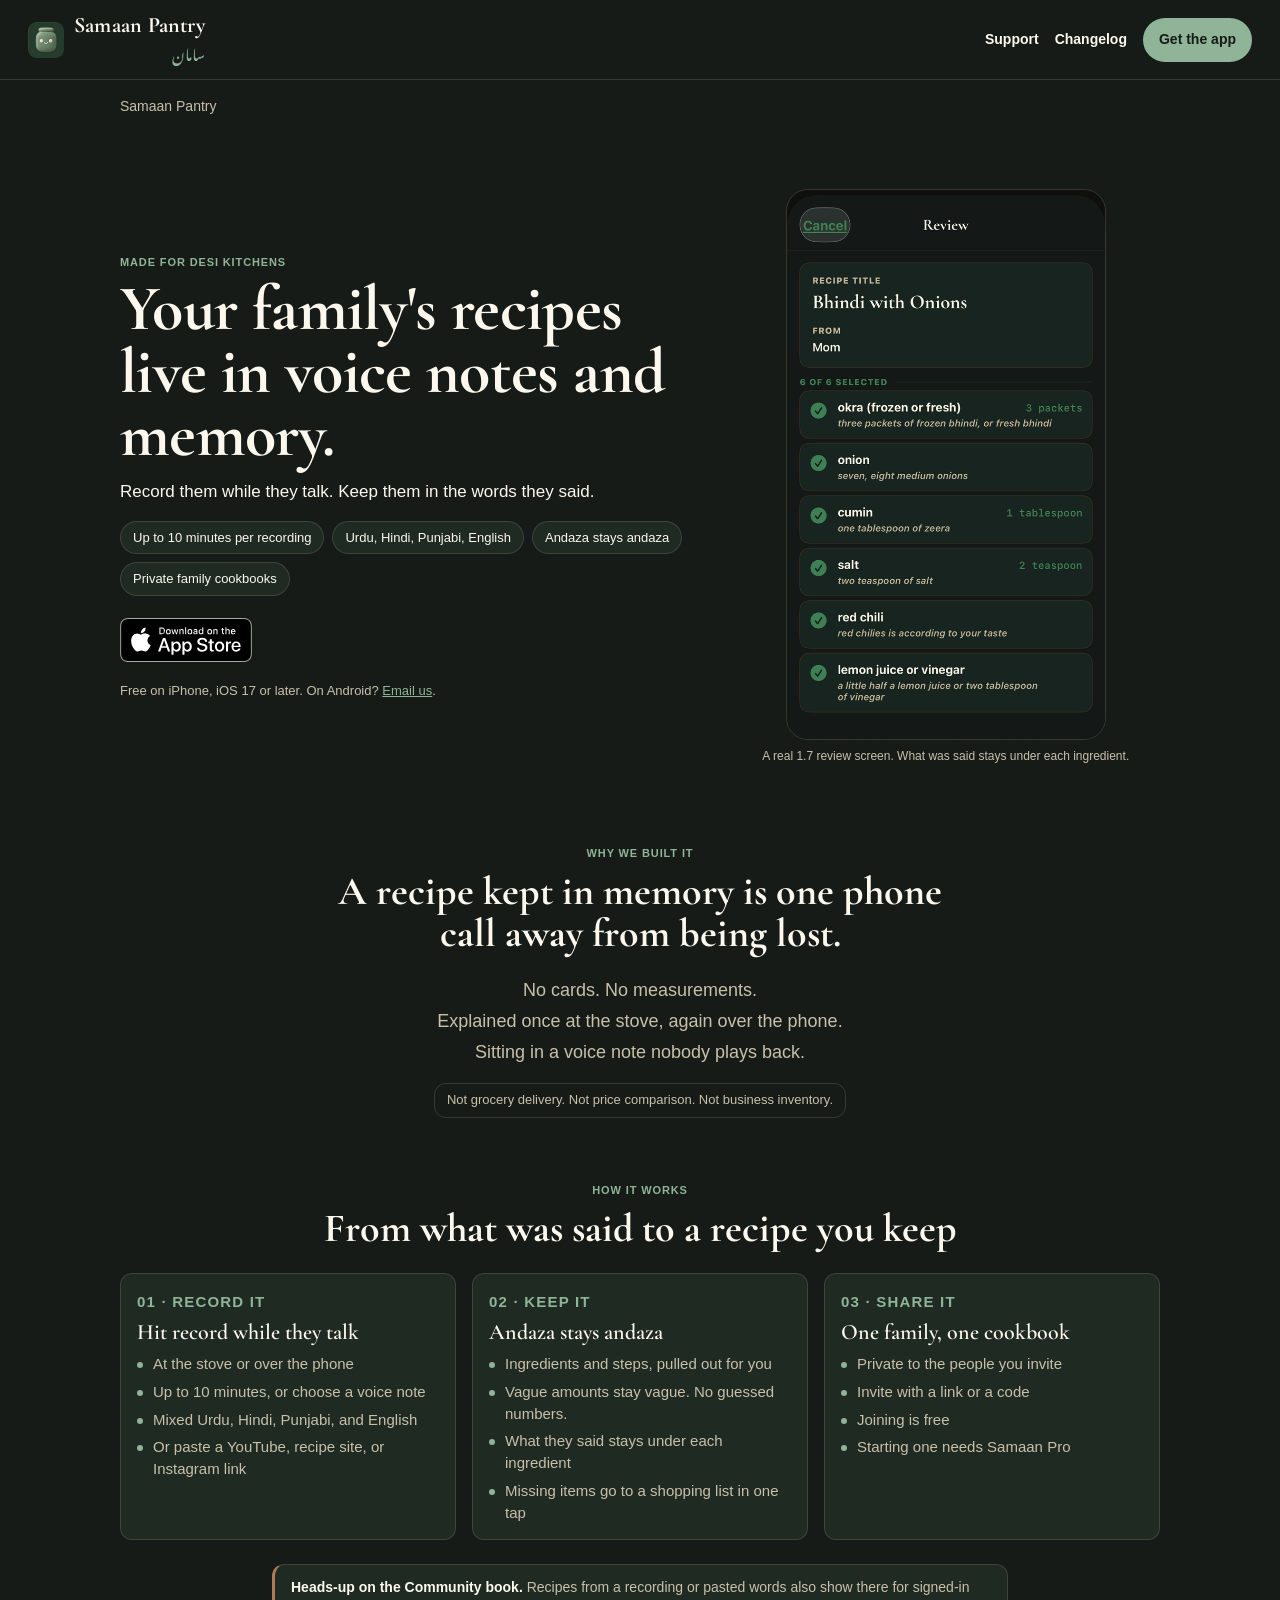
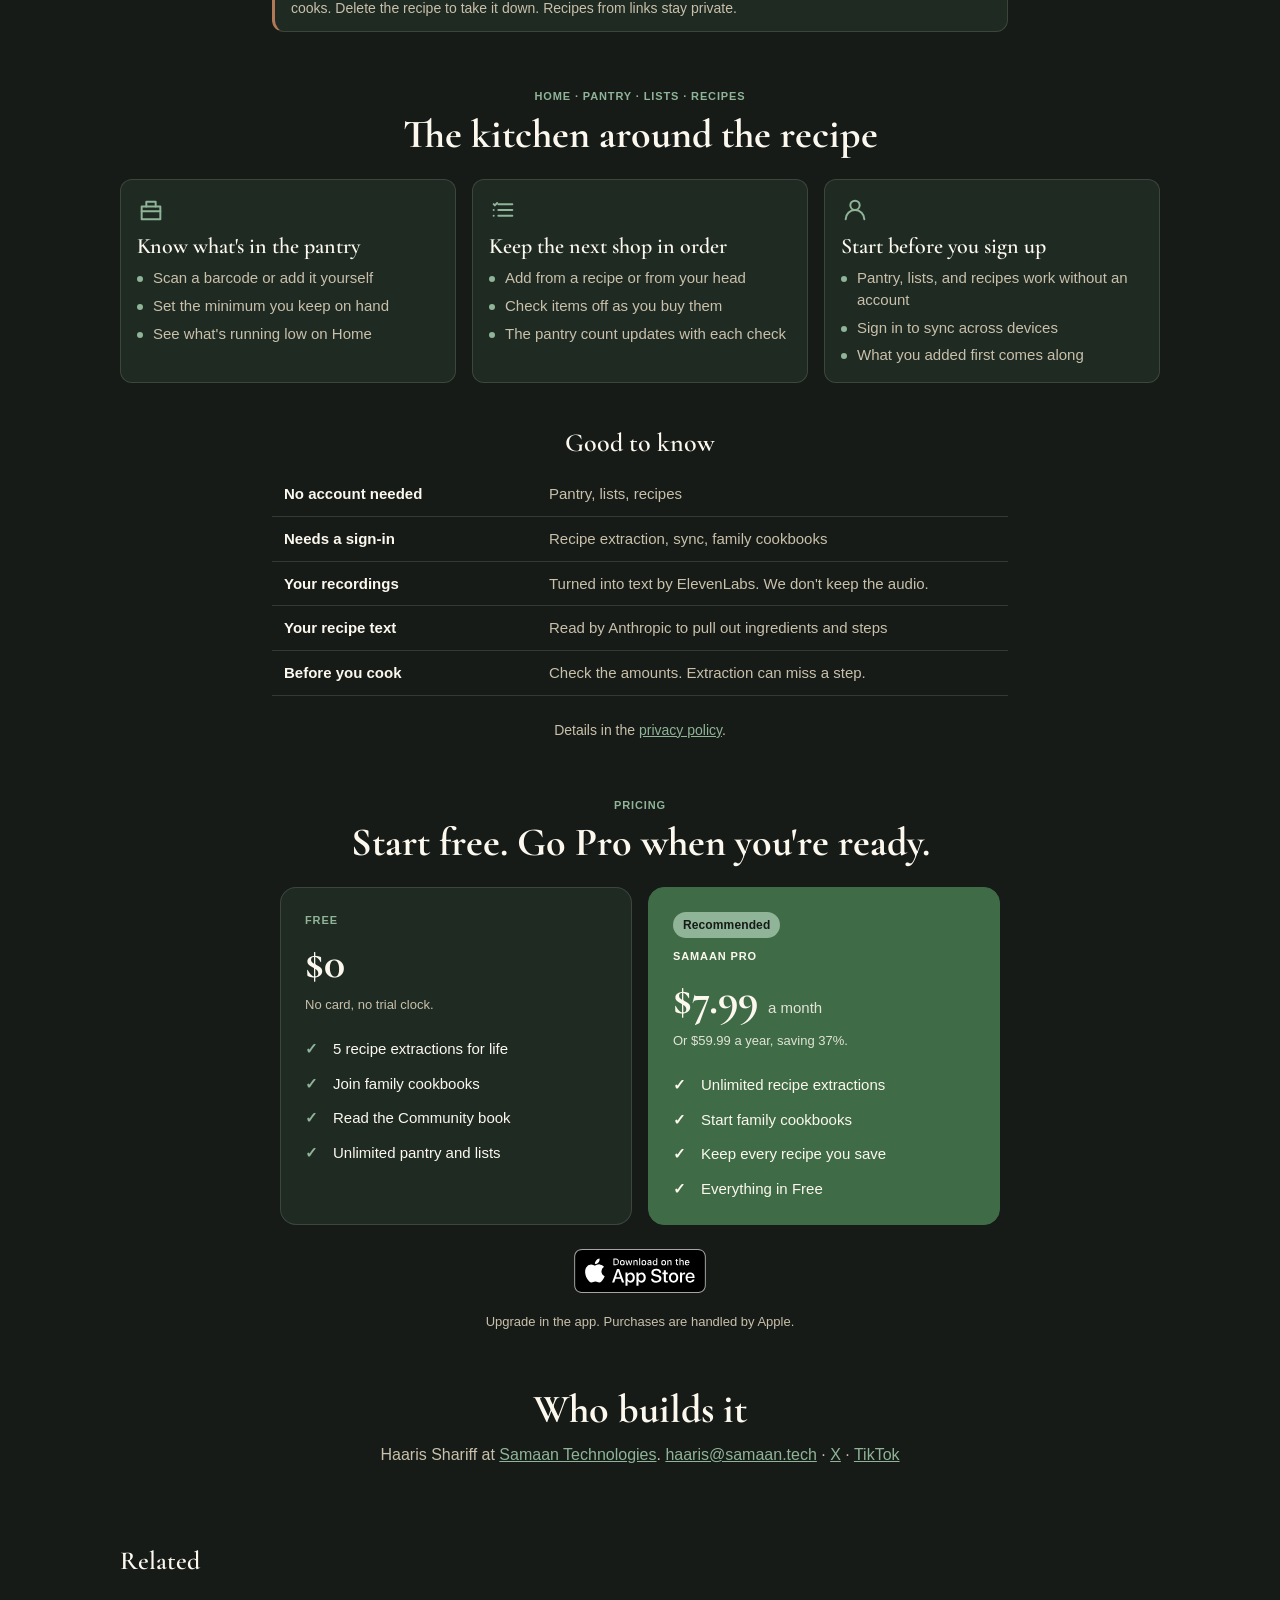
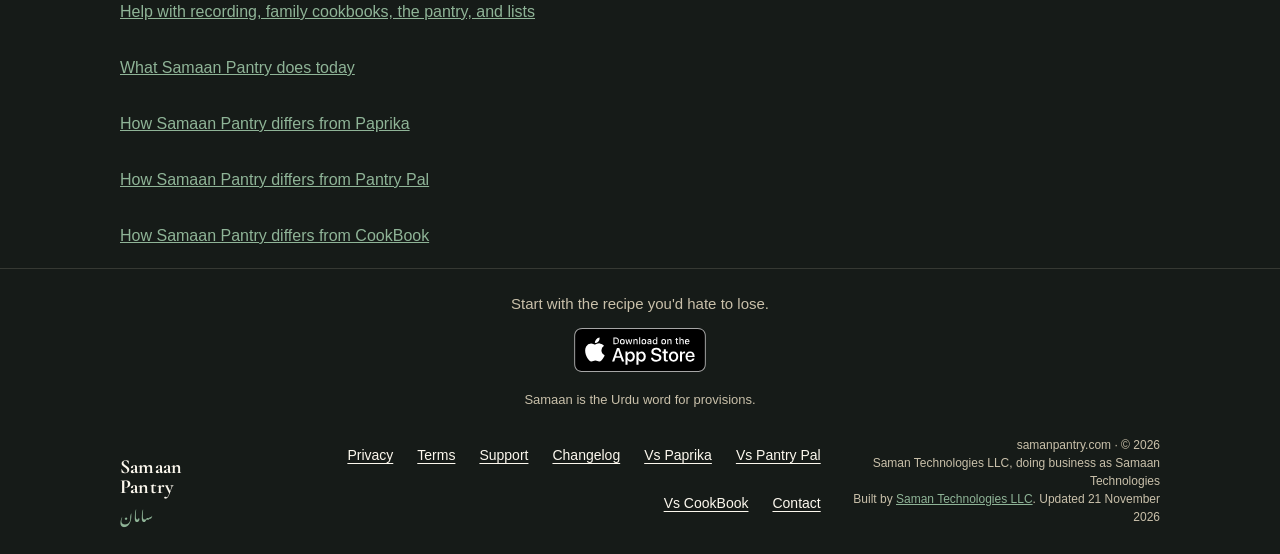
==== commit a5afa308: "Homepage: cut the paragraphs, go scannable - Hero: one-line lede, four chips, the real review screen" ====
--- a/index.html
+++ b/index.html
@@ -143,89 +143,36 @@
     <div>
       <p class="kicker">Made for desi kitchens</p>
       <h1>Your family's recipes live in voice notes and memory.</h1>
-      <p class="lede">Samaan Pantry turns a recording into a recipe you keep, in the words they said. Hit record while they talk, for up to ten minutes, or paste a link or the words.</p>
+      <p class="lede">Record them while they talk. Keep them in the words they said.</p>
+      <ul class="chips" aria-label="At a glance">
+        <li>Up to 10 minutes per recording</li>
+        <li>Urdu, Hindi, Punjabi, English</li>
+        <li>Andaza stays andaza</li>
+        <li>Private family cookbooks</li>
+      </ul>
       <p class="store-cta">
         <a class="store-badge" href="https://apps.apple.com/us/app/id6761982454" aria-label="Download Samaan Pantry on the App Store">
           <img src="/download-on-the-app-store.svg" alt="Download on the App Store" width="132" height="44">
         </a>
       </p>
-      <p class="secondary-cta"><a href="#example">See an example</a></p>
-      <p class="fine">Free to start on iPhone with iOS 17 or later. Samaan Pro is an optional upgrade.</p>
-      <p class="platform-note">On Android? <a href="mailto:haaris@samaan.tech?subject=Android%20version%20of%20Samaan%20Pantry">Email haaris@samaan.tech</a> and you'll get a reply if an Android version is planned.</p>
-      <!-- Haaris: the audit (D2.4) asks for a real waitlist that stores the email and confirms with "Got it. We'll email you if Android ships." That needs a storage endpoint or form service you choose. Until then this is an honest email link, not a form that looks like it saves anything. -->
-    </div>
-
-    <aside class="panel" id="example" aria-label="An example of a recipe kept as said, and a look inside the app">
-      <p class="panel-kicker example-kicker">Example</p>
-      <p class="example-said">What was said: "basically two cups atta, andaza-ish..."</p>
-      <ul class="example-kept">
-        <li><strong>Atta</strong><span>andaza, about two cups, left as said</span></li>
-        <li><strong>Step</strong><span>Kept the way it was said. No number was guessed.</span></li>
-      </ul>
-      <p class="example-note">An example of how extraction leaves andaza as andaza. Not a recording from a real kitchen.</p>
-      <figure class="app-shot">
-        <img src="/app-recipe-review.png" width="603" height="1041" loading="lazy" alt="The Samaan Pantry review screen for Bhindi with Onions, from Mom. Each ingredient shows the words that were said under it, such as three packets of frozen bhindi, or fresh bhindi, and seven, eight medium onions.">
-        <figcaption>The review screen in Samaan Pantry 1.7, from a real recording.</figcaption>
-      </figure>
-      <!-- Haaris: swap this example for a real transcript and a real app screenshot when you have one. Do not present it as a user story. -->
-      <p class="panel-kicker">In the app</p>
-      <div class="panel-head">
-        <div>
-          <p class="panel-word">Samaan</p>
-          <p class="panel-sub">Good evening</p>
-        </div>
-        <div class="plus" aria-hidden="true">+</div>
-      </div>
-      <div class="capture">
-        <div class="nuskha" lang="ur" dir="rtl" aria-hidden="true">نسخہ</div>
-        <div>
-          <strong>Capture a recipe</strong>
-          <span>Record it or paste it to extract ingredients</span>
-        </div>
-      </div>
-      <div class="voice-row">
-        <span class="voice-dot" aria-hidden="true"></span>
-        <span class="voice-label">Recording</span>
-        <span class="wave" aria-hidden="true"><b></b><b></b><b></b><b></b><b></b><b></b><b></b></span>
-        <span class="voice-time">0:47</span>
-      </div>
-      <p class="section-rule rule-saag"><span>Recipes</span></p>
-      <div class="stock">
-        <div class="chip" aria-hidden="true">🍛</div>
-        <div class="stock-name">Aloo keema</div>
-        <div class="stock-meta meta-when">Just saved</div>
-      </div>
-      <div class="stock">
-        <div class="chip" aria-hidden="true">🍮</div>
-        <div class="stock-name">Gajar halwa</div>
-        <div class="stock-meta meta-when">3 days ago</div>
-      </div>
-      <p class="section-rule rule-anaar"><span>Running low</span></p>
-      <div class="stock">
-        <div class="chip" aria-hidden="true">🌾</div>
-        <div class="stock-name">Atta</div>
-        <div class="stock-meta tone-out">○ out</div>
-      </div>
-      <div class="stock">
-        <div class="chip" aria-hidden="true">🧈</div>
-        <div class="stock-name">Ghee</div>
-        <div class="stock-meta tone-masala">◐ low</div>
-      </div>
-    </aside>
+      <p class="fine">Free on iPhone, iOS 17 or later. On Android? <a href="mailto:haaris@samaan.tech?subject=Android%20version%20of%20Samaan%20Pantry">Email us</a>.</p>
+    </div>
+
+    <figure class="app-shot hero-shot" id="example">
+      <img src="/app-recipe-review.png" width="603" height="1041" alt="The Samaan Pantry review screen for Bhindi with Onions, from Mom. Each ingredient shows the words that were said under it, such as three packets of frozen bhindi, or fresh bhindi, and seven, eight medium onions.">
+      <figcaption>A real 1.7 review screen. What was said stays under each ingredient.</figcaption>
+    </figure>
   </div>
 
   <section class="story wrap" aria-labelledby="story-heading">
     <p class="kicker center">Why we built it</p>
     <h2 id="story-heading">A recipe kept in memory is one phone call away from being lost.</h2>
-    <p>Desi recipes travel by word and by hand. No cards, no measurements, nothing written down. A dish learned standing next to someone, explained again over the phone the first time you try it alone, sitting in a voice note nobody goes back to.</p>
-    <p>Samaan Pantry is for writing those down while there is still someone to ask.</p>
-    <p>It is not a grocery delivery service, a price-comparison tool, or inventory software for a business.</p>
-  </section>
-
-  <section class="founder wrap" aria-labelledby="founder-heading">
-    <h2 id="founder-heading">Who builds it</h2>
-    <p>Samaan Pantry is built by Haaris Shariff at <a href="https://samaan.tech/press">Saman Technologies LLC</a>, doing business as Samaan Technologies. Write to <a href="mailto:haaris@samaan.tech">haaris@samaan.tech</a>, or follow along on <a href="https://x.com/SamaanTechno">X</a> and <a href="https://www.tiktok.com/@samaan.technologie">TikTok</a>.</p>
-    <!-- Haaris: the audit (D3.3) asks for your photo and a one-paragraph "why I built this" in your own words. Add the photo as /founder.jpg and write the paragraph yourself. It is not drafted here so no motive or memory is invented. -->
+    <ul class="story-points">
+      <li>No cards. No measurements.</li>
+      <li>Explained once at the stove, again over the phone.</li>
+      <li>Sitting in a voice note nobody plays back.</li>
+    </ul>
+    <p class="not-line">Not grocery delivery. Not price comparison. Not business inventory.</p>
   </section>
 
   <section class="steps-section wrap" aria-labelledby="steps-heading">
@@ -235,22 +182,35 @@
       <article class="feature-card">
         <p class="kicker">01 · Record it</p>
         <h3>Hit record while they talk</h3>
-        <p>Tap Capture a recipe and hit record while someone explains the dish, at the stove or over the phone, for up to ten minutes. Or choose a voice note you already have. Code-switched is fine. Mixed Urdu, Hindi, Punjabi, and English come through.</p>
-        <p>You can also paste a YouTube video, a recipe site, or an Instagram caption, or type it the way they say it.</p>
+        <ul class="card-list">
+          <li>At the stove or over the phone</li>
+          <li>Up to 10 minutes, or choose a voice note</li>
+          <li>Mixed Urdu, Hindi, Punjabi, and English</li>
+          <li>Or paste a YouTube, recipe site, or Instagram link</li>
+        </ul>
       </article>
       <article class="feature-card">
         <p class="kicker">02 · Keep it</p>
         <h3>Andaza stays andaza</h3>
-        <p>Samaan Pantry pulls out the ingredients and steps. Vague amounts stay vague. No number gets guessed, and the words they said stay with the recipe, so you can go back to them. Short on something? Send what is missing to a shopping list.</p>
+        <ul class="card-list">
+          <li>Ingredients and steps, pulled out for you</li>
+          <li>Vague amounts stay vague. No guessed numbers.</li>
+          <li>What they said stays under each ingredient</li>
+          <li>Missing items go to a shopping list in one tap</li>
+        </ul>
       </article>
       <article class="feature-card">
         <p class="kicker">03 · Share it</p>
         <h3>One family, one cookbook</h3>
-        <p>Start a private family cookbook and invite people with a link or a code. Only members see it. Joining is free. Starting one needs Samaan Pro.</p>
-        <p>The Community book holds recipes other cooks have shared. A recipe you make from a recording or pasted words is added there for signed-in cooks to read. Deleting the recipe takes it down. Recipes from links stay private unless you add them.</p>
-      </article>
-    </div>
-    <p class="guest-note">Pantry, lists, and recipes work without an account. Recipe extraction, sync, and family cookbooks need a signed-in account. New accounts get 5 recipe extractions for life, and Samaan Pro is unlimited. The first time, the app asks before it sends your recipe to our server. Recordings go to ElevenLabs to be turned into text, and recipe text goes to Anthropic to pull out the ingredients and steps. Check the ingredients and amounts before you shop or cook. The <a href="/privacy">privacy policy</a> says what is collected.</p>
+        <ul class="card-list">
+          <li>Private to the people you invite</li>
+          <li>Invite with a link or a code</li>
+          <li>Joining is free</li>
+          <li>Starting one needs Samaan Pro</li>
+        </ul>
+      </article>
+    </div>
+    <p class="callout"><strong>Heads-up on the Community book.</strong> Recipes from a recording or pasted words also show there for signed-in cooks. Delete the recipe to take it down. Recipes from links stay private.</p>
   </section>
 
   <!-- Haaris: section titled "Kept", between these steps and the feature grid. Add 3 to 5 real quotes. Each needs a first name, a role, and a specific outcome. Do not invent quotes. Do not use she, her, mom, grandma, Ammi, or Nani. -->
@@ -267,32 +227,55 @@
           <path d="M4 9h16v11H4z"/><path d="M4 13h16"/><path d="M8 9V5h8v4"/>
         </svg>
         <h3>Know what's in the pantry</h3>
-        <p>From atta and daal to the last jar of ghee, keep your staples in view. Scan a barcode instead of typing every staple in by hand, or add an item yourself. Set the minimum you like to keep on hand, and see what's running low on Home before your next shop.</p>
+        <ul class="card-list">
+          <li>Scan a barcode or add it yourself</li>
+          <li>Set the minimum you keep on hand</li>
+          <li>See what's running low on Home</li>
+        </ul>
       </article>
       <article class="feature-card">
         <svg class="icon" viewBox="0 0 24 24" aria-hidden="true" fill="none" stroke="currentColor" stroke-width="1.7" stroke-linecap="round" stroke-linejoin="round">
           <path d="M8 7h12"/><path d="M8 12h12"/><path d="M8 17h12"/><path d="M4 7l1 1 2-2"/><path d="M4 12h.01"/><path d="M4 17h.01"/>
         </svg>
         <h3>Keep the next shop in order</h3>
-        <p>Add what you need to a shopping list, whether it came off a recipe or out of your head. Check off an item as you buy it, and its matching pantry item updates too.</p>
+        <ul class="card-list">
+          <li>Add from a recipe or from your head</li>
+          <li>Check items off as you buy them</li>
+          <li>The pantry count updates with each check</li>
+        </ul>
       </article>
       <article class="feature-card">
         <svg class="icon" viewBox="0 0 24 24" aria-hidden="true" fill="none" stroke="currentColor" stroke-width="1.7" stroke-linecap="round" stroke-linejoin="round">
           <path d="M12 12a4 4 0 1 0 0-8 4 4 0 0 0 0 8z"/><path d="M4 20a8 8 0 0 1 16 0"/>
         </svg>
         <h3>Start before you sign up</h3>
-        <p>Try pantry and lists without an account. Recipe extraction needs a signed-in account. When you sign in with email, your kitchen syncs to your account, and what you added before your first sign-in comes along.</p>
-      </article>
-    </div>
+        <ul class="card-list">
+          <li>Pantry, lists, and recipes work without an account</li>
+          <li>Sign in to sync across devices</li>
+          <li>What you added first comes along</li>
+        </ul>
+      </article>
+    </div>
+
+    <h3 class="facts-title">Good to know</h3>
+    <table class="facts">
+      <tbody>
+        <tr><th scope="row">No account needed</th><td>Pantry, lists, recipes</td></tr>
+        <tr><th scope="row">Needs a sign-in</th><td>Recipe extraction, sync, family cookbooks</td></tr>
+        <tr><th scope="row">Your recordings</th><td>Turned into text by ElevenLabs. We don't keep the audio.</td></tr>
+        <tr><th scope="row">Your recipe text</th><td>Read by Anthropic to pull out ingredients and steps</td></tr>
+        <tr><th scope="row">Before you cook</th><td>Check the amounts. Extraction can miss a step.</td></tr>
+      </tbody>
+    </table>
+    <p class="guest-note">Details in the <a href="/privacy">privacy policy</a>.</p>
   </section>
 
   <!-- Haaris: the audit (D3.2) asks for three named user stories with a photo, a role such as "second-gen, Chicago", and a one-line outcome from real users. Fill these from people who agreed to be quoted, then remove the hidden attribute. Do not use made-up names or quotes. -->
   <section class="stories wrap" aria-labelledby="stories-heading" hidden>
     <h2 id="stories-heading">What people saved</h2>
-    <!-- <figure class="story"><img src="" alt=""><blockquote>QUOTE</blockquote><figcaption>NAME, ROLE</figcaption></figure> x3 -->
-  </section>
-
-  <!-- Haaris: the audit (D3.1, D3.5) asks for a visible App Store rating and a real usage number here, e.g. "4.x stars on the App Store · N recipes saved". On Oct 23, 2026 the US App Store shows a 5.0 average from 1 rating, which is too thin to publish. Add the line when the count is meaningful, and date it. -->
+  </section>
+
+  <!-- Haaris: add a visible App Store rating and a real usage number here when the count is meaningful. -->
   <p class="proof-line" hidden>RATING on the App Store · N recipes saved</p>
 
   <section class="pro" aria-labelledby="pro-heading">
@@ -307,25 +290,27 @@
           <ul class="plan-list">
             <li>
               <span class="check" aria-hidden="true">✓</span>
-              <span>New accounts get 5 recipe extractions for life</span>
-            </li>
-            <li>
-              <span class="check" aria-hidden="true">✓</span>
-              <span>Join family cookbooks and read the Community book</span>
-            </li>
-            <li>
-              <span class="check" aria-hidden="true">✓</span>
-              <span>Unlimited pantry and shopping lists</span>
+              <span>5 recipe extractions for life</span>
+            </li>
+            <li>
+              <span class="check" aria-hidden="true">✓</span>
+              <span>Join family cookbooks</span>
+            </li>
+            <li>
+              <span class="check" aria-hidden="true">✓</span>
+              <span>Read the Community book</span>
+            </li>
+            <li>
+              <span class="check" aria-hidden="true">✓</span>
+              <span>Unlimited pantry and lists</span>
             </li>
           </ul>
         </div>
         <div class="plan plan-pro">
           <p class="plan-badge">Recommended</p>
           <p class="plan-name">Samaan Pro</p>
-          <p class="plan-for">For capturing the whole family's recipes, not just five.</p>
           <p class="plan-price">$7.99 <span>a month</span></p>
           <p class="plan-cycle">Or $59.99 a year, saving 37%.</p>
-          <p class="plan-anchor">$7.99 a month, less than one takeaway order, for the recipes you'd otherwise lose.</p>
           <ul class="plan-list">
             <li>
               <span class="check" aria-hidden="true">✓</span>
@@ -346,7 +331,6 @@
           </ul>
         </div>
       </div>
-      <p class="guest-note">Starting a family cookbook needs Samaan Pro. Joining one is free.</p>
       <p class="store-cta">
         <a class="store-badge" href="https://apps.apple.com/us/app/id6761982454" aria-label="Download Samaan Pantry on the App Store">
           <img src="/download-on-the-app-store.svg" alt="Download on the App Store" width="132" height="44">
@@ -354,6 +338,11 @@
       </p>
       <p class="fine">Upgrade in the app. Purchases are handled by Apple.</p>
     </div>
+  </section>
+
+  <section class="founder wrap" aria-labelledby="founder-heading">
+    <h2 id="founder-heading">Who builds it</h2>
+    <p>Haaris Shariff at <a href="https://samaan.tech/press">Samaan Technologies</a>. <a href="mailto:haaris@samaan.tech">haaris@samaan.tech</a> · <a href="https://x.com/SamaanTechno">X</a> · <a href="https://www.tiktok.com/@samaan.technologie">TikTok</a></p>
   </section>
 
   <aside class="related wrap" aria-label="Related">
--- a/site.css
+++ b/site.css
@@ -704,6 +704,127 @@
 .tone-masala { color: var(--masala); }
 .tone-out { color: var(--ink-soft); }
 
+.chips {
+  list-style: none;
+  display: flex;
+  flex-wrap: wrap;
+  gap: 8px;
+  margin: 0 0 22px;
+  padding: 0;
+}
+
+.chips li {
+  padding: 6px 12px;
+  border: 1px solid var(--hairline);
+  border-radius: 100px;
+  background: var(--malai);
+  font-size: 13px;
+  font-weight: 500;
+  color: var(--ink);
+}
+
+.hero-shot { margin: 0; }
+
+.hero-shot img { max-width: 320px; }
+
+.card-list {
+  list-style: none;
+  margin: 8px 0 0;
+  padding: 0;
+}
+
+.card-list li {
+  position: relative;
+  margin: 0 0 6px;
+  padding-left: 16px;
+  font-size: 15px;
+  line-height: 1.45;
+  color: var(--ink-soft);
+}
+
+.card-list li:last-child { margin-bottom: 0; }
+
+.card-list li::before {
+  content: "";
+  position: absolute;
+  left: 0;
+  top: 0.6em;
+  width: 6px;
+  height: 6px;
+  border-radius: 50%;
+  background: var(--saag);
+}
+
+.story-points {
+  list-style: none;
+  display: grid;
+  gap: 6px;
+  margin: 0 0 18px;
+  padding: 0;
+  font-size: 18px;
+  line-height: 1.4;
+  color: var(--ink-soft);
+}
+
+.not-line {
+  display: inline-block;
+  padding: 6px 12px;
+  border: 1px solid var(--hairline);
+  border-radius: 12px;
+  font-size: 13px !important;
+  color: var(--ink-soft);
+}
+
+.callout {
+  max-width: 46rem;
+  margin: var(--space-lg) auto 0;
+  padding: 12px 16px;
+  border: 1px solid var(--hairline);
+  border-left: 3px solid var(--masala);
+  border-radius: var(--radius-md);
+  background: var(--malai);
+  font-size: 14px;
+  line-height: 1.5;
+  color: var(--ink-soft);
+}
+
+.callout strong { color: var(--ink); }
+
+.facts-title {
+  margin: 40px 0 10px;
+  text-align: center;
+  font-family: var(--font-display);
+  font-size: 26px;
+  font-weight: 600;
+}
+
+.facts {
+  width: 100%;
+  max-width: 46rem;
+  margin: 0 auto;
+  border-collapse: collapse;
+  font-size: 15px;
+}
+
+.facts th,
+.facts td {
+  padding: 11px 12px;
+  border-bottom: 1px solid var(--hairline);
+  text-align: left;
+  vertical-align: top;
+  line-height: 1.45;
+}
+
+.facts th {
+  width: 36%;
+  font-weight: 600;
+  color: var(--ink);
+}
+
+.facts td { color: var(--ink-soft); }
+
+.founder p a { white-space: nowrap; }
+
 .story {
   max-width: 40rem;
   padding: 24px 0 40px;
@@ -1081,19 +1202,14 @@
   .site-header { padding: 14px 28px; }
   .hero {
     grid-template-columns: 1.15fr 0.85fr;
-    align-items: start;
+    align-items: center;
     padding: 56px 0 40px;
-  }
-  .hero > div:first-child {
-    position: sticky;
-    top: 112px;
-    padding-top: 24px;
   }
   .story { padding: 40px 0 56px; }
   .steps { grid-template-columns: repeat(3, 1fr); }
   .plans { grid-template-columns: 1fr 1fr; }
   .plan { padding: var(--space-lg); }
-  .feature-grid { grid-template-columns: 1fr 1fr; }
+  .feature-grid { grid-template-columns: repeat(3, 1fr); }
   .footer-row {
     flex-direction: row;
     justify-content: space-between;
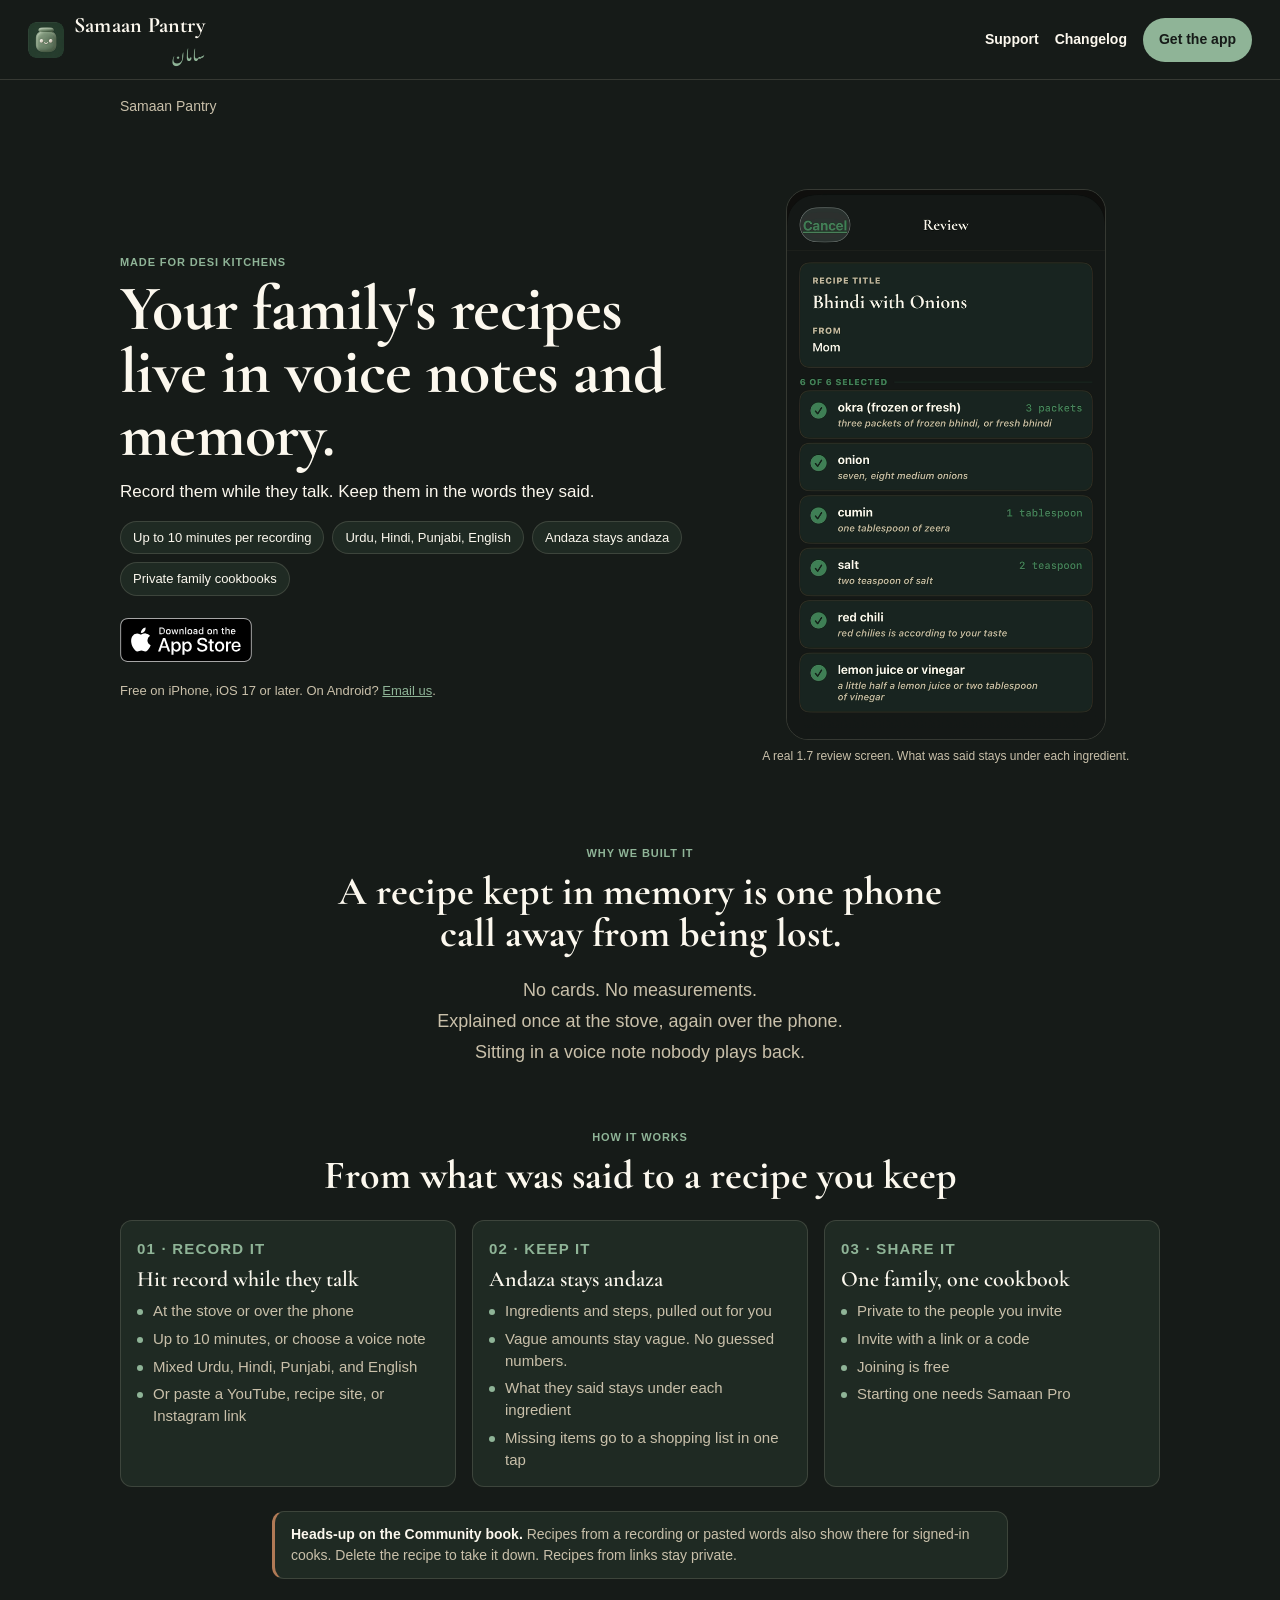
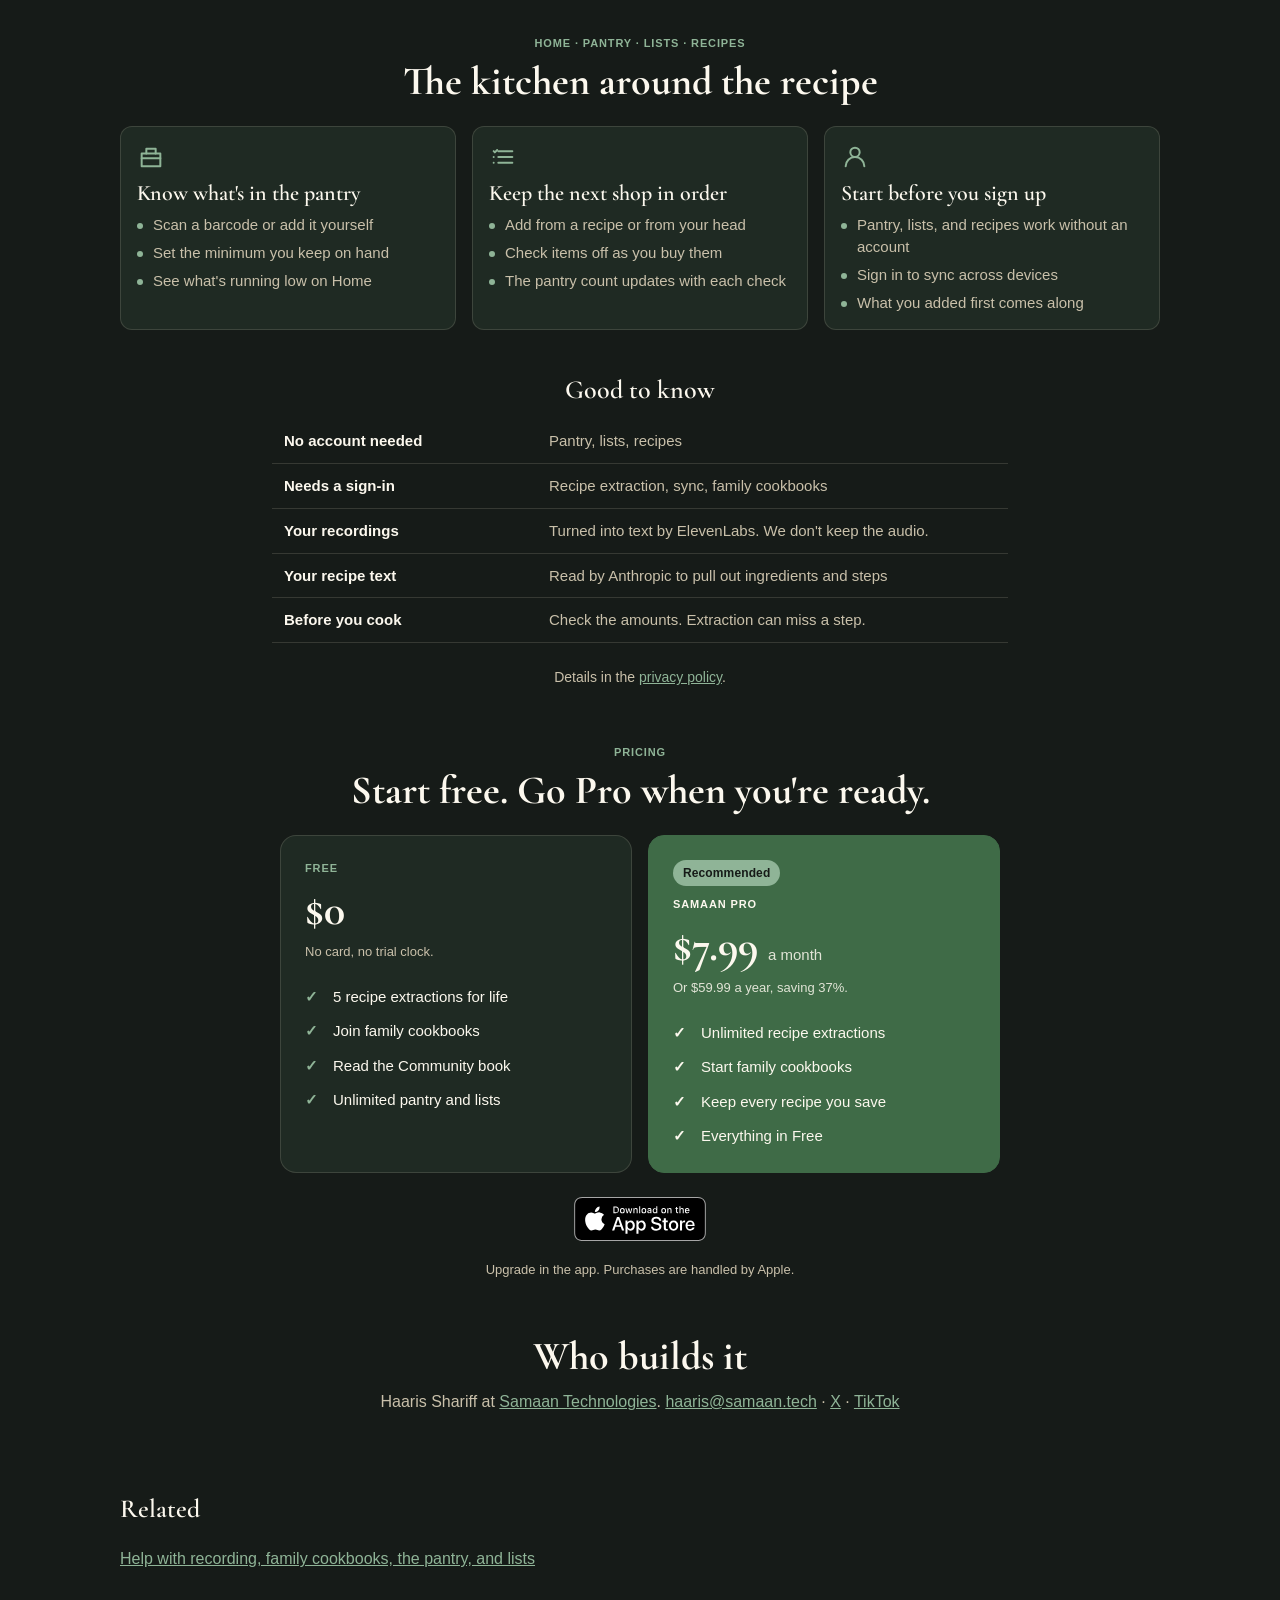
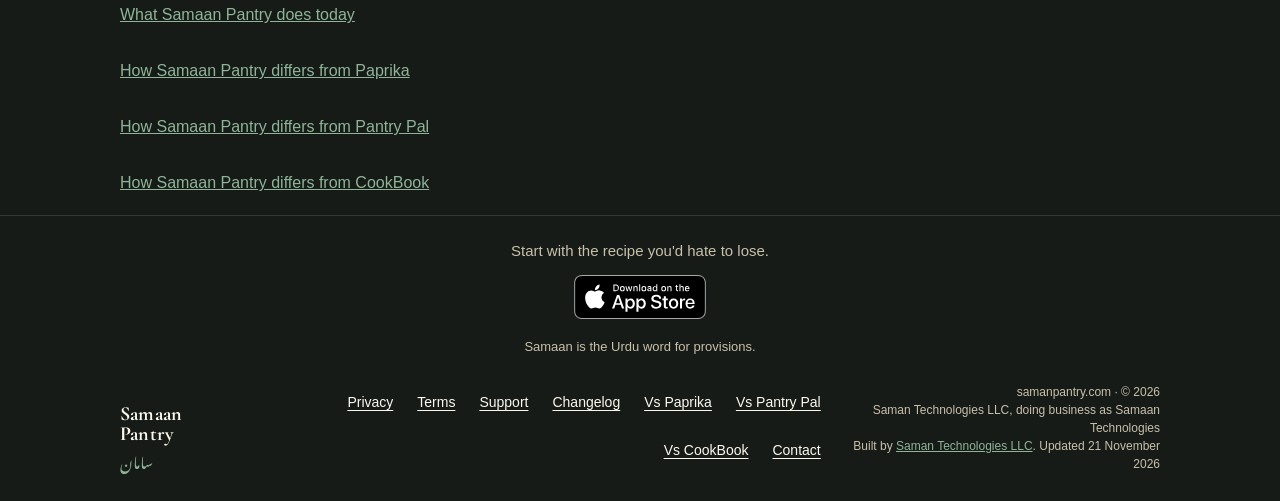
==== commit 6cfe7c6e: "Homepage: drop the "not grocery delivery" line Positioning note, not guest copy.  Co-Authored-By: Cl" ====
--- a/index.html
+++ b/index.html
@@ -172,7 +172,6 @@
       <li>Explained once at the stove, again over the phone.</li>
       <li>Sitting in a voice note nobody plays back.</li>
     </ul>
-    <p class="not-line">Not grocery delivery. Not price comparison. Not business inventory.</p>
   </section>
 
   <section class="steps-section wrap" aria-labelledby="steps-heading">
--- a/site.css
+++ b/site.css
@@ -759,19 +759,10 @@
   list-style: none;
   display: grid;
   gap: 6px;
-  margin: 0 0 18px;
+  margin: 0;
   padding: 0;
   font-size: 18px;
   line-height: 1.4;
-  color: var(--ink-soft);
-}
-
-.not-line {
-  display: inline-block;
-  padding: 6px 12px;
-  border: 1px solid var(--hairline);
-  border-radius: 12px;
-  font-size: 13px !important;
   color: var(--ink-soft);
 }
 
